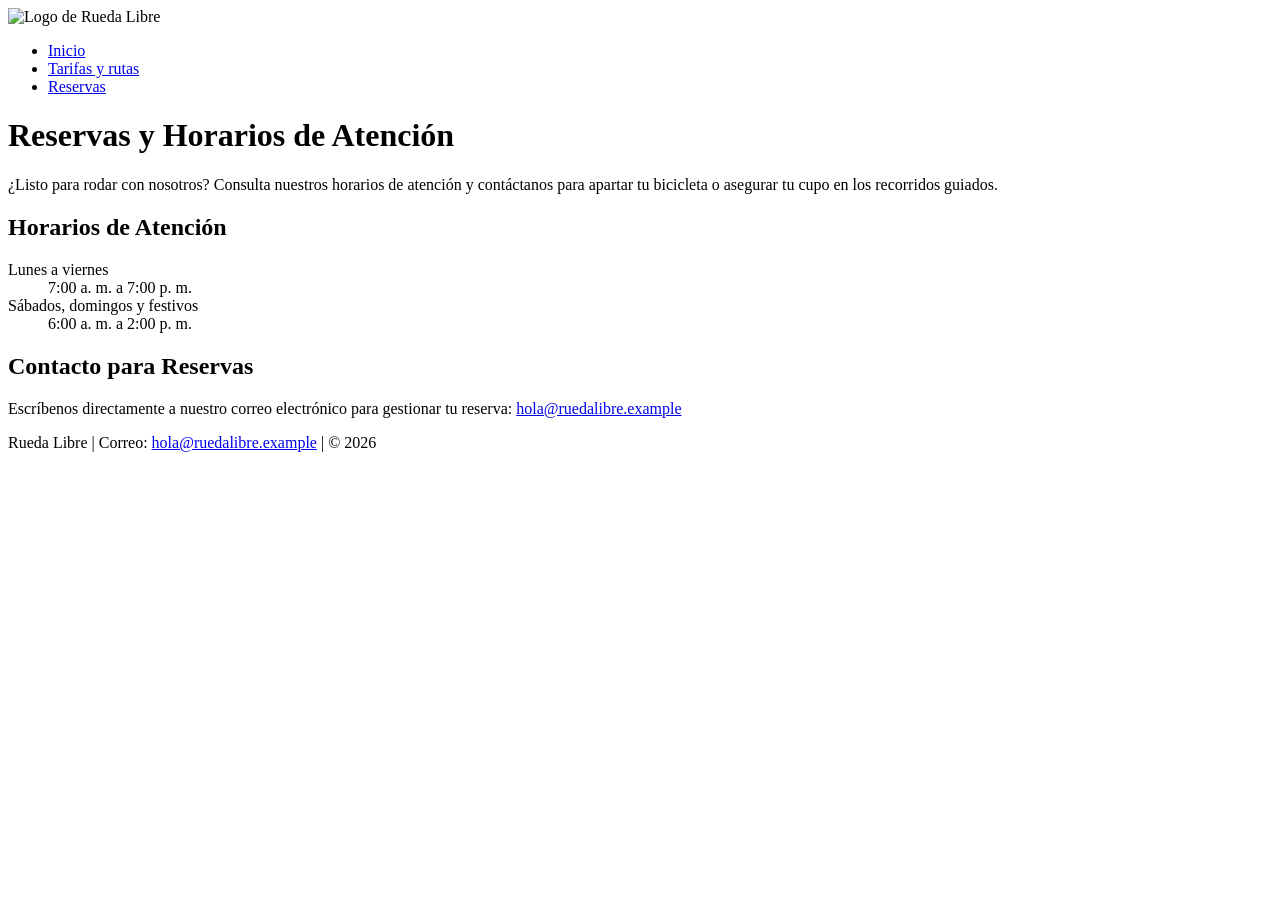
==== paginas/reservas.html @ f7a20493 "reserva de bicicletas y menu de navegacion" ====
<!DOCTYPE html>
<html lang="es">

<head>
    <meta charset="UTF-8">
    <meta name="viewport" content="width=device-width, initial-scale=1.0">
    <meta name="description"
        content="Reserva tu bicicleta o recorrido guiado en Rueda Libre. Consulta nuestros horarios y canales de contacto.">
    <title>Rueda Libre | Reservas y Horarios</title>
</head>

<body>

    <header>
        <img src="../img/logo.png" alt="Logo de Rueda Libre" width="150">

        <!-- Navbar con rutas ajustadas desde la subcarpeta paginas/ -->
        <nav>
            <ul>
                <li><a href="../index.html">Inicio</a></li>
                <li><a href="tarifas.html">Tarifas y rutas</a></li>
                <li><a href="#">Reservas</a></li>
            </ul>
        </nav>
    </header>

    <main>
        <h1>Reservas y Horarios de Atención</h1>
        <p>¿Listo para rodar con nosotros? Consulta nuestros horarios de atención y contáctanos para apartar tu
            bicicleta o asegurar tu cupo en los recorridos guiados.</p>

        <section>
            <h2>Horarios de Atención</h2>
            <!-- Lista de definiciones (día -> horario) -->
            <dl>
                <dt>Lunes a viernes</dt>
                <dd>7:00 a. m. a 7:00 p. m.</dd>

                <dt>Sábados, domingos y festivos</dt>
                <dd>6:00 a. m. a 2:00 p. m.</dd>
            </dl>
        </section>

        <section>
            <h2>Contacto para Reservas</h2>
            <p>Escríbenos directamente a nuestro correo electrónico para gestionar tu reserva:
                <a href="mailto:hola@ruedalibre.example">hola@ruedalibre.example</a>
            </p>
        </section>
    </main>

    <footer>
        <p>Rueda Libre | Correo: <a href="mailto:hola@ruedalibre.example">hola@ruedalibre.example</a> | &copy; 2026</p>
    </footer>

</body>

</html>
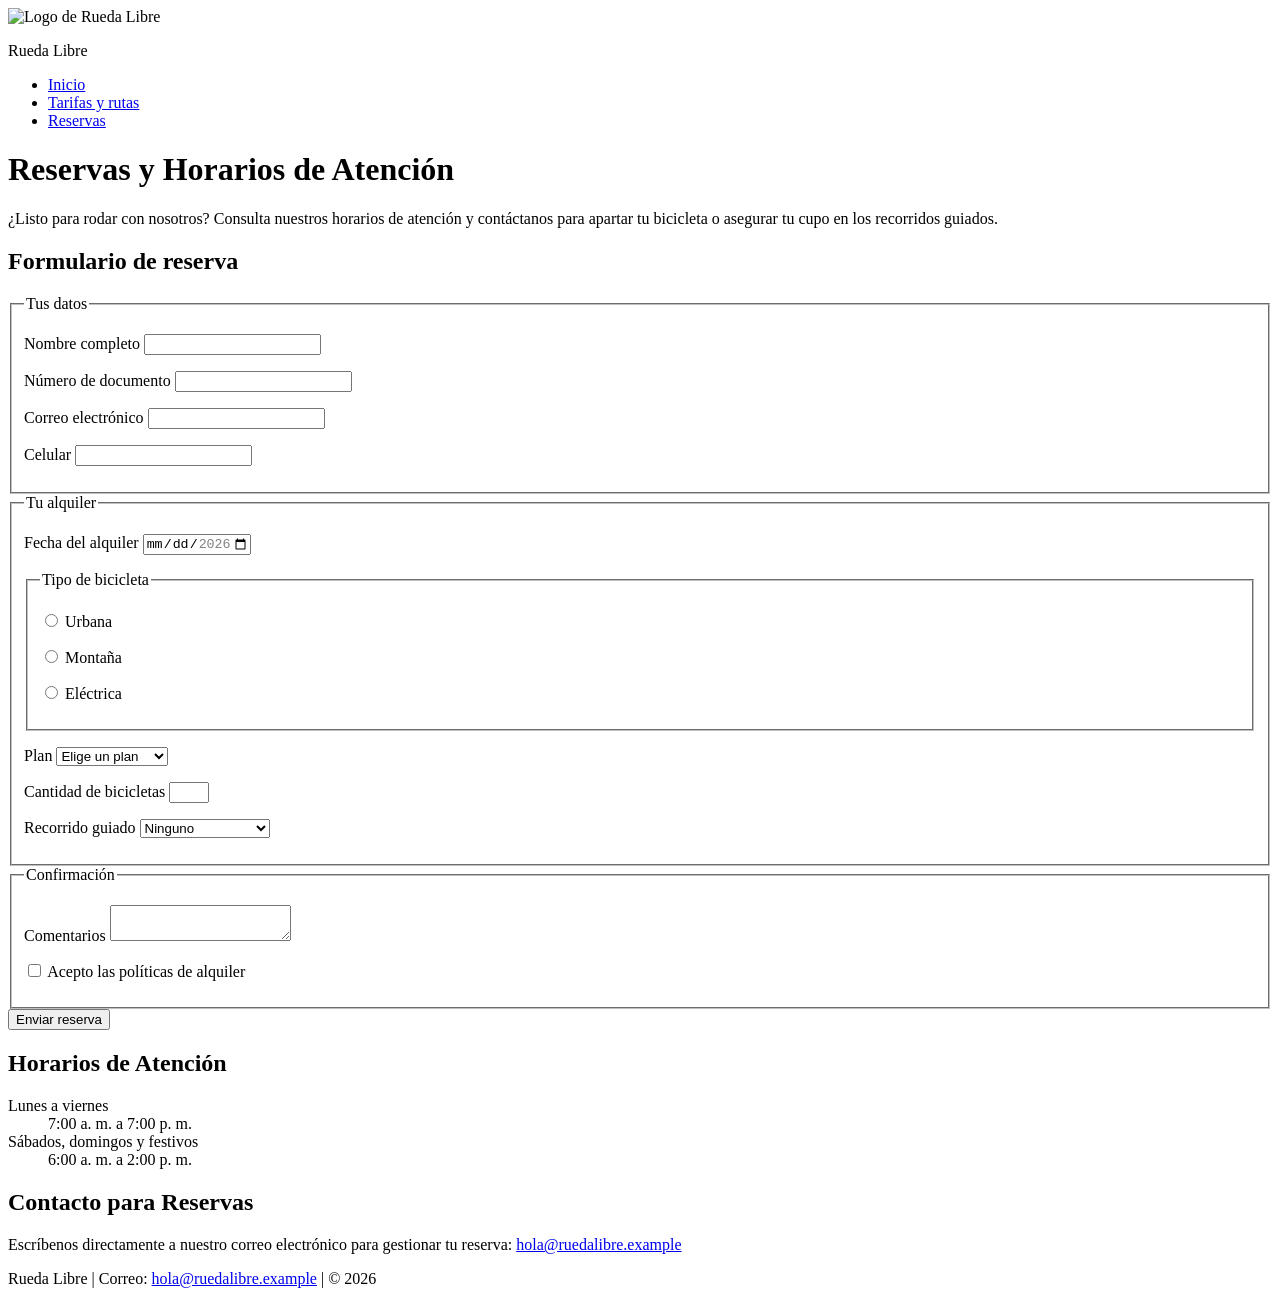
==== commit b00f0fc0: "actividad 5-8" ====
--- a/paginas/reservas.html
+++ b/paginas/reservas.html
@@ -13,6 +13,7 @@
 
     <header>
         <img src="../img/logo.png" alt="Logo de Rueda Libre" width="150">
+        <p>Rueda Libre</p>
 
         <!-- Navbar con rutas ajustadas desde la subcarpeta paginas/ -->
         <nav>
@@ -30,6 +31,90 @@
             bicicleta o asegurar tu cupo en los recorridos guiados.</p>
 
         <section>
+            <h2>Formulario de reserva</h2>
+            <form action="#" method="post">
+                <fieldset>
+                    <legend>Tus datos</legend>
+                    <p>
+                        <label for="nombre">Nombre completo</label>
+                        <input type="text" id="nombre" name="nombre" required minlength="3">
+                    </p>
+                    <p>
+                        <label for="documento">Número de documento</label>
+                        <input type="text" id="documento" name="documento" required pattern="[0-9]{6,10}" title="Solo números, entre 6 y 10 dígitos. Ejemplo: 1023456789">
+                    </p>
+                    <p>
+                        <label for="correo">Correo electrónico</label>
+                        <input type="email" id="correo" name="correo" required>
+                    </p>
+                    <p>
+                        <label for="celular">Celular</label>
+                        <input type="tel" id="celular" name="celular" required pattern="3[0-9]{9}" title="10 dígitos que empiecen por 3. Ejemplo: 3001234567">
+                    </p>
+                </fieldset>
+
+                <fieldset>
+                    <legend>Tu alquiler</legend>
+                    <p>
+                        <label for="fecha">Fecha del alquiler</label>
+                        <input type="date" id="fecha" name="fecha" required min="2026-11-01" max="2026-12-31">
+                    </p>
+                    <fieldset>
+                        <legend>Tipo de bicicleta</legend>
+                        <p>
+                            <input type="radio" id="tipo-urbana" name="tipo_bici" value="urbana" required>
+                            <label for="tipo-urbana">Urbana</label>
+                        </p>
+                        <p>
+                            <input type="radio" id="tipo-montana" name="tipo_bici" value="montana">
+                            <label for="tipo-montana">Montaña</label>
+                        </p>
+                        <p>
+                            <input type="radio" id="tipo-electrica" name="tipo_bici" value="electrica">
+                            <label for="tipo-electrica">Eléctrica</label>
+                        </p>
+                    </fieldset>
+                    <p>
+                        <label for="plan">Plan</label>
+                        <select id="plan" name="plan" required>
+                            <option value="">Elige un plan</option>
+                            <option value="1-hora">1 hora</option>
+                            <option value="medio-dia">Medio día (4 h)</option>
+                            <option value="dia-completo">Día completo</option>
+                        </select>
+                    </p>
+                    <p>
+                        <label for="cantidad">Cantidad de bicicletas</label>
+                        <input type="number" id="cantidad" name="cantidad" required min="1" max="6">
+                    </p>
+                    <p>
+                        <label for="recorrido">Recorrido guiado</label>
+                        <select id="recorrido" name="recorrido">
+                            <option value="ninguno">Ninguno</option>
+                            <option value="rio-parques">Río y Parques</option>
+                            <option value="sabores-barrio">Sabores de Barrio</option>
+                            <option value="reto-las-palmas">Reto Las Palmas</option>
+                        </select>
+                    </p>
+                </fieldset>
+
+                <fieldset>
+                    <legend>Confirmación</legend>
+                    <p>
+                        <label for="comentarios">Comentarios</label>
+                        <textarea id="comentarios" name="comentarios" maxlength="300"></textarea>
+                    </p>
+                    <p>
+                        <input type="checkbox" id="politicas" name="acepta_politicas" required>
+                        <label for="politicas">Acepto las políticas de alquiler</label>
+                    </p>
+                </fieldset>
+
+                <button type="submit">Enviar reserva</button>
+            </form>
+        </section>
+
+        <aside>
             <h2>Horarios de Atención</h2>
             <!-- Lista de definiciones (día -> horario) -->
             <dl>
@@ -39,7 +124,7 @@
                 <dt>Sábados, domingos y festivos</dt>
                 <dd>6:00 a. m. a 2:00 p. m.</dd>
             </dl>
-        </section>
+        </aside>
 
         <section>
             <h2>Contacto para Reservas</h2>
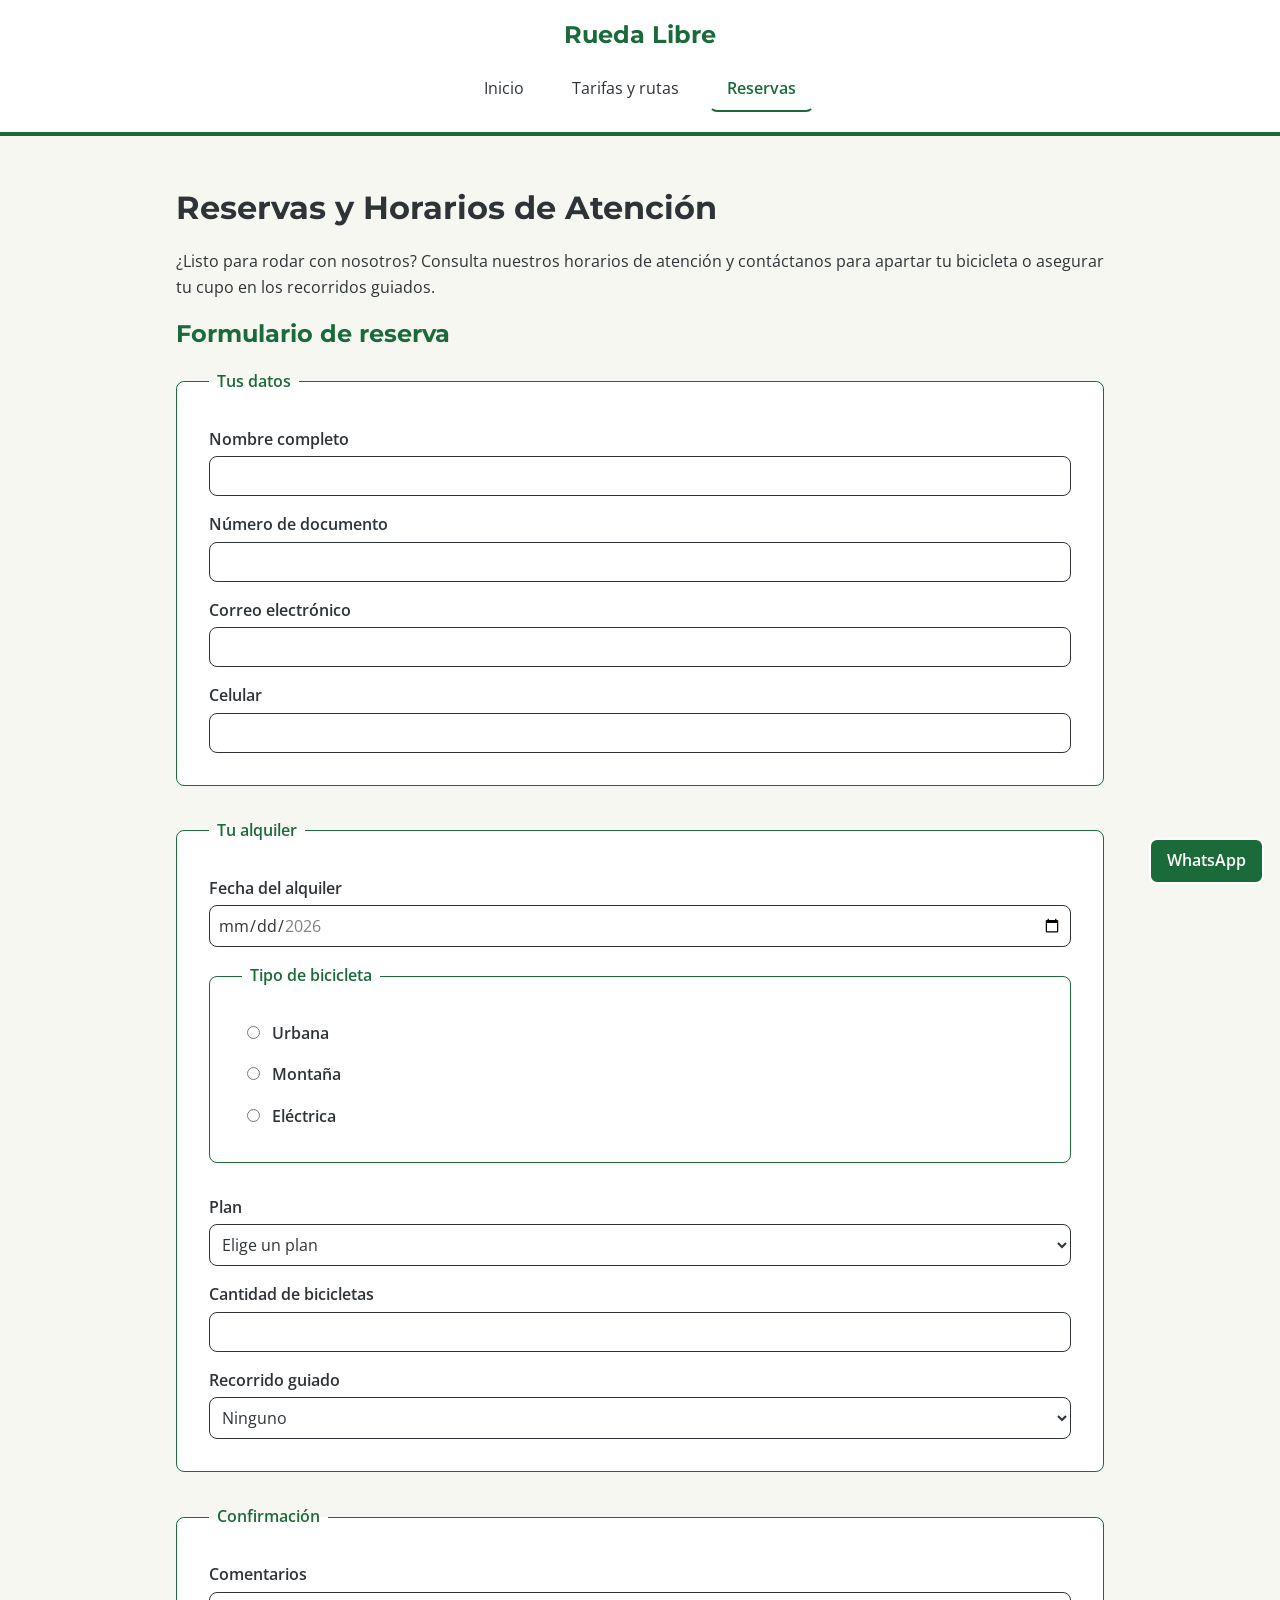
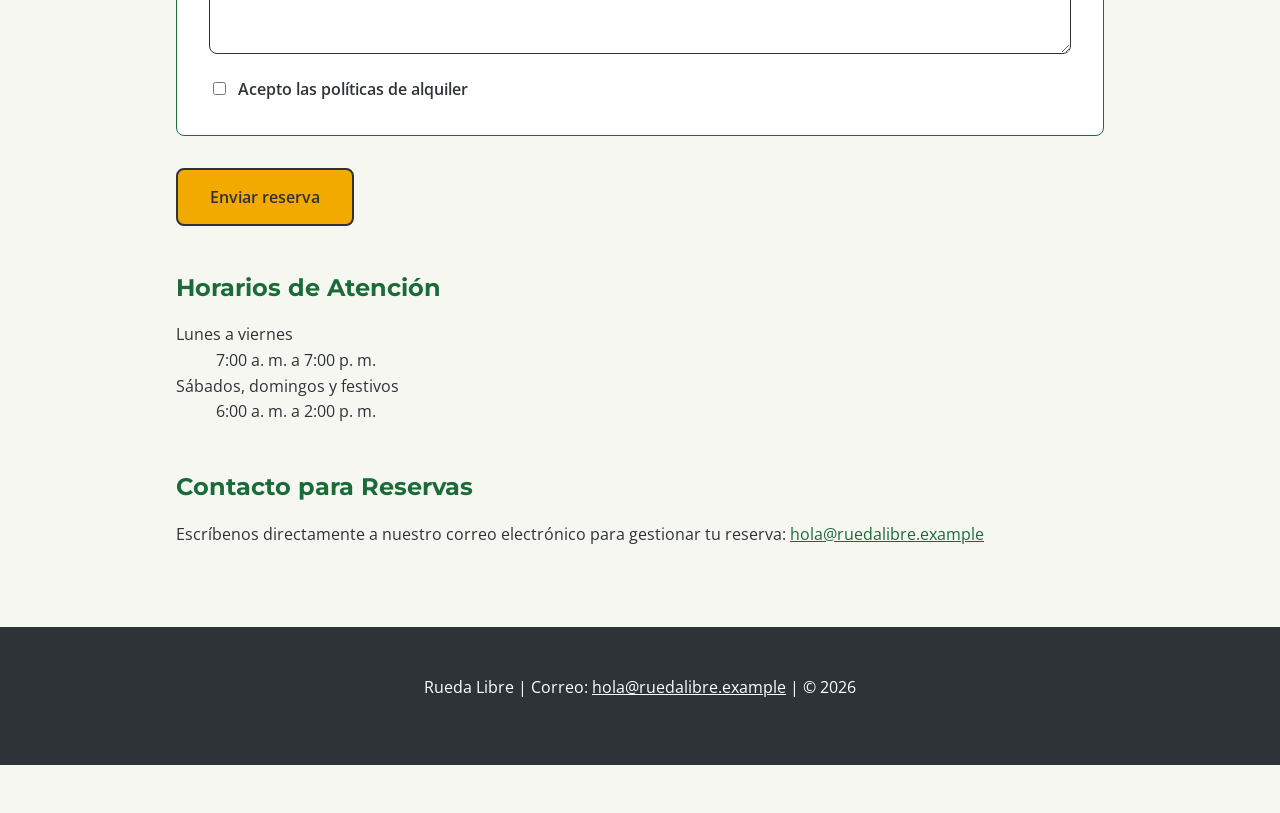
==== commit 82b0920a: "mini reto 9-12" ====
--- a/paginas/reservas.html
+++ b/paginas/reservas.html
@@ -7,20 +7,23 @@
     <meta name="description"
         content="Reserva tu bicicleta o recorrido guiado en Rueda Libre. Consulta nuestros horarios y canales de contacto.">
     <title>Rueda Libre | Reservas y Horarios</title>
+    <link rel="preconnect" href="https://fonts.googleapis.com">
+    <link rel="preconnect" href="https://fonts.gstatic.com" crossorigin>
+    <link href="https://fonts.googleapis.com/css2?family=Montserrat:wght@700&family=Open+Sans:wght@400;600&display=swap" rel="stylesheet">
+    <link rel="stylesheet" href="../css/styles.css">
 </head>
 
 <body>
 
     <header>
-        <img src="../img/logo.png" alt="Logo de Rueda Libre" width="150">
-        <p>Rueda Libre</p>
+        <p class="marca">Rueda Libre</p>
 
         <!-- Navbar con rutas ajustadas desde la subcarpeta paginas/ -->
         <nav>
-            <ul>
+            <ul id="menu">
                 <li><a href="../index.html">Inicio</a></li>
                 <li><a href="tarifas.html">Tarifas y rutas</a></li>
-                <li><a href="#">Reservas</a></li>
+                <li><a href="#" class="activo">Reservas</a></li>
             </ul>
         </nav>
     </header>
@@ -138,6 +141,8 @@
         <p>Rueda Libre | Correo: <a href="mailto:hola@ruedalibre.example">hola@ruedalibre.example</a> | &copy; 2026</p>
     </footer>
 
+    <a class="whatsapp" href="https://wa.me/573000000000" target="_blank" rel="noopener">WhatsApp</a>
+
 </body>
 
 </html>
--- a/css/styles.css
+++ b/css/styles.css
@@ -0,0 +1,384 @@
+/* ==========================================================
+   Rueda Libre - Hoja de estilos principal (v1.0)
+   Secciones:
+   1. Variables
+   2. Base (modelo de caja, cuerpo, tipografía, enlaces)
+   3. Estructura (encabezado, contenido principal, pie)
+   4. Navegación
+   5. Componentes (botones, portada, tarjetas, tablas, WhatsApp)
+   6. Formulario
+   ========================================================== */
+
+
+/* ---------- 1. Variables ---------- */
+:root {
+  /* Colores de marca */
+  --verde-ruta: #1B6B3A;
+  --gris-asfalto: #2E3338;
+  --amarillo-sol: #F2A900;
+  --blanco-nube: #F7F7F2;
+  --blanco: #FFFFFF;
+
+  /* Tipografías (con fuentes de respaldo) */
+  --fuente-titulos: "Montserrat", Arial, Helvetica, sans-serif;
+  --fuente-texto: "Open Sans", Helvetica, Arial, sans-serif;
+
+  /* Escala de espaciado */
+  --espacio-xs: 0.25rem;
+  --espacio-s: 0.5rem;
+  --espacio-m: 1rem;
+  --espacio-l: 2rem;
+  --espacio-xl: 3rem;
+
+  /* Medidas generales */
+  --ancho-contenido: 60rem;
+  --radio: 0.5rem;
+}
+
+
+/* ---------- 2. Base ---------- */
+
+/* El ancho de todos los elementos incluye relleno y borde */
+*,
+*::before,
+*::after {
+  box-sizing: border-box;
+}
+
+/* Fuente, color de texto y fondo se heredan desde el cuerpo */
+body {
+  margin: 0;
+  font-family: var(--fuente-texto);
+  font-weight: 400;
+  line-height: 1.6;
+  color: var(--gris-asfalto);
+  background-color: var(--blanco-nube);
+}
+
+/* Todos los encabezados con la fuente de títulos */
+h1,
+h2,
+h3,
+h4,
+h5,
+h6 {
+  font-family: var(--fuente-titulos);
+  font-weight: 700;
+  line-height: 1.2;
+}
+
+h2 {
+  color: var(--verde-ruta);
+}
+
+strong,
+legend,
+label,
+th {
+  font-weight: 600;
+}
+
+img {
+  max-width: 100%;
+}
+
+a {
+  color: var(--verde-ruta);
+}
+
+a:hover {
+  color: var(--gris-asfalto);
+}
+
+a:focus {
+  outline: 3px solid var(--gris-asfalto);
+  outline-offset: 3px;
+}
+
+
+/* ---------- 3. Estructura ---------- */
+header {
+  padding: var(--espacio-m);
+  background-color: var(--blanco);
+  border-bottom: 4px solid var(--verde-ruta);
+  text-align: center;
+}
+
+.marca {
+  margin: 0 0 var(--espacio-s);
+  font-family: var(--fuente-titulos);
+  font-weight: 700;
+  font-size: 1.5rem;
+  color: var(--verde-ruta);
+}
+
+/* Contenido principal con ancho máximo y centrado */
+main {
+  max-width: var(--ancho-contenido);
+  margin: 0 auto;
+  padding: var(--espacio-l) var(--espacio-m);
+}
+
+section,
+aside {
+  margin-bottom: var(--espacio-xl);
+}
+
+/* Espacio extra al final para que el enlace de WhatsApp no tape el pie */
+footer {
+  padding: var(--espacio-l) var(--espacio-m) var(--espacio-xl);
+  margin-bottom: var(--espacio-xl);
+  background-color: var(--gris-asfalto);
+  color: var(--blanco);
+  text-align: center;
+}
+
+footer a {
+  color: var(--blanco);
+}
+
+footer a:hover {
+  color: var(--amarillo-sol);
+}
+
+footer a:focus {
+  outline-color: var(--amarillo-sol);
+}
+
+
+/* ---------- 4. Navegación ---------- */
+
+/* Opciones del menú en una fila */
+#menu {
+  margin: 0;
+  padding: 0;
+  list-style: none;
+}
+
+#menu li {
+  display: inline-block;
+  margin: var(--espacio-xs);
+}
+
+#menu a {
+  display: inline-block;
+  padding: var(--espacio-s) var(--espacio-m);
+  border: 2px solid transparent;
+  border-radius: var(--radio);
+  color: var(--gris-asfalto);
+  text-decoration: none;
+}
+
+/* #menu a.activo (1,1,1) supera a #menu a (1,0,1) */
+#menu a.activo {
+  color: var(--verde-ruta);
+  font-weight: 600;
+  border-bottom-color: var(--verde-ruta);
+}
+
+#menu a:hover {
+  color: var(--blanco);
+  background-color: var(--verde-ruta);
+}
+
+#menu a:focus {
+  color: var(--gris-asfalto);
+  background-color: var(--amarillo-sol);
+  outline: 3px solid var(--gris-asfalto);
+  outline-offset: 2px;
+}
+
+
+/* ---------- 5. Componentes ---------- */
+
+/* Botones: enlaces de llamada a la acción y botón del formulario */
+.boton,
+button {
+  display: inline-block;
+  padding: var(--espacio-m) var(--espacio-l);
+  border: 2px solid var(--gris-asfalto);
+  border-radius: var(--radio);
+  font-family: var(--fuente-texto);
+  font-size: 1rem;
+  font-weight: 600;
+  color: var(--gris-asfalto);
+  background-color: var(--amarillo-sol);
+  text-decoration: none;
+  cursor: pointer;
+}
+
+.boton:hover,
+button:hover {
+  color: var(--blanco);
+  background-color: var(--gris-asfalto);
+}
+
+.boton:focus,
+button:focus {
+  outline: 3px solid var(--gris-asfalto);
+  outline-offset: 3px;
+}
+
+/* Portada de inicio */
+.portada {
+  min-height: 60vh;
+  padding: var(--espacio-xl) var(--espacio-l);
+  border-radius: var(--radio);
+  color: var(--blanco);
+  background-color: var(--verde-ruta);
+  text-align: center;
+}
+
+.portada h1 {
+  margin-top: var(--espacio-l);
+  font-size: 2.5rem;
+}
+
+.portada p {
+  margin-bottom: var(--espacio-l);
+  font-size: 1.25rem;
+}
+
+/* Sobre el fondo verde el foco se marca en blanco */
+.portada .boton:focus {
+  outline-color: var(--blanco);
+}
+
+/* Tarjetas de servicios */
+.tarjeta {
+  position: relative;
+  width: 100%;
+  margin-bottom: var(--espacio-l);
+  padding: var(--espacio-m);
+  border: 1px solid var(--verde-ruta);
+  border-radius: var(--radio);
+  background-color: var(--blanco);
+}
+
+.tarjeta img {
+  display: block;
+  width: 100%;
+  height: 14rem;
+  object-fit: cover;
+  border-radius: var(--radio);
+}
+
+/* Etiqueta "Nuevo" anclada a la esquina superior de su tarjeta */
+.etiqueta-nuevo {
+  position: absolute;
+  top: var(--espacio-l);
+  right: var(--espacio-l);
+  padding: var(--espacio-xs) var(--espacio-m);
+  border-radius: var(--radio);
+  font-weight: 600;
+  color: var(--gris-asfalto);
+  background-color: var(--amarillo-sol);
+}
+
+/* Tablas */
+table {
+  width: 100%;
+  border-collapse: collapse;
+  background-color: var(--blanco);
+}
+
+caption {
+  padding: var(--espacio-s);
+  font-weight: 600;
+}
+
+th,
+td {
+  padding: var(--espacio-s) var(--espacio-m);
+  border: 1px solid var(--gris-asfalto);
+  text-align: left;
+}
+
+thead th {
+  color: var(--blanco);
+  background-color: var(--verde-ruta);
+}
+
+tbody th {
+  background-color: var(--blanco-nube);
+}
+
+/* Enlace de WhatsApp fijo en la esquina inferior derecha */
+.whatsapp {
+  position: fixed;
+  right: var(--espacio-m);
+  bottom: var(--espacio-m);
+  padding: var(--espacio-s) var(--espacio-m);
+  border: 2px solid var(--blanco);
+  border-radius: var(--radio);
+  font-weight: 600;
+  color: var(--blanco);
+  background-color: var(--verde-ruta);
+  text-decoration: none;
+}
+
+.whatsapp:hover {
+  color: var(--blanco);
+  background-color: var(--gris-asfalto);
+}
+
+.whatsapp:focus {
+  outline: 3px solid var(--gris-asfalto);
+  outline-offset: 3px;
+}
+
+
+/* ---------- 6. Formulario ---------- */
+fieldset {
+  margin: 0 0 var(--espacio-l);
+  padding: var(--espacio-m) var(--espacio-l);
+  border: 1px solid var(--verde-ruta);
+  border-radius: var(--radio);
+  background-color: var(--blanco);
+}
+
+legend {
+  padding: 0 var(--espacio-s);
+  color: var(--verde-ruta);
+}
+
+/* Cada etiqueta sobre su campo */
+label {
+  display: block;
+  margin-bottom: var(--espacio-xs);
+}
+
+/* Campos a todo el ancho disponible */
+input,
+select,
+textarea {
+  width: 100%;
+  padding: var(--espacio-s);
+  border: 1px solid var(--gris-asfalto);
+  border-radius: var(--radio);
+  font-family: var(--fuente-texto);
+  font-size: 1rem;
+  color: var(--gris-asfalto);
+  background-color: var(--blanco);
+}
+
+/* Radios y casillas junto a su etiqueta */
+input[type="radio"],
+input[type="checkbox"] {
+  width: auto;
+  margin-right: var(--espacio-s);
+}
+
+input[type="radio"] + label,
+input[type="checkbox"] + label {
+  display: inline;
+}
+
+/* Indicador de foco visible: reemplaza el contorno del navegador */
+input:focus,
+select:focus,
+textarea:focus {
+  outline: 3px solid var(--verde-ruta);
+  outline-offset: 2px;
+  border-color: var(--verde-ruta);
+}
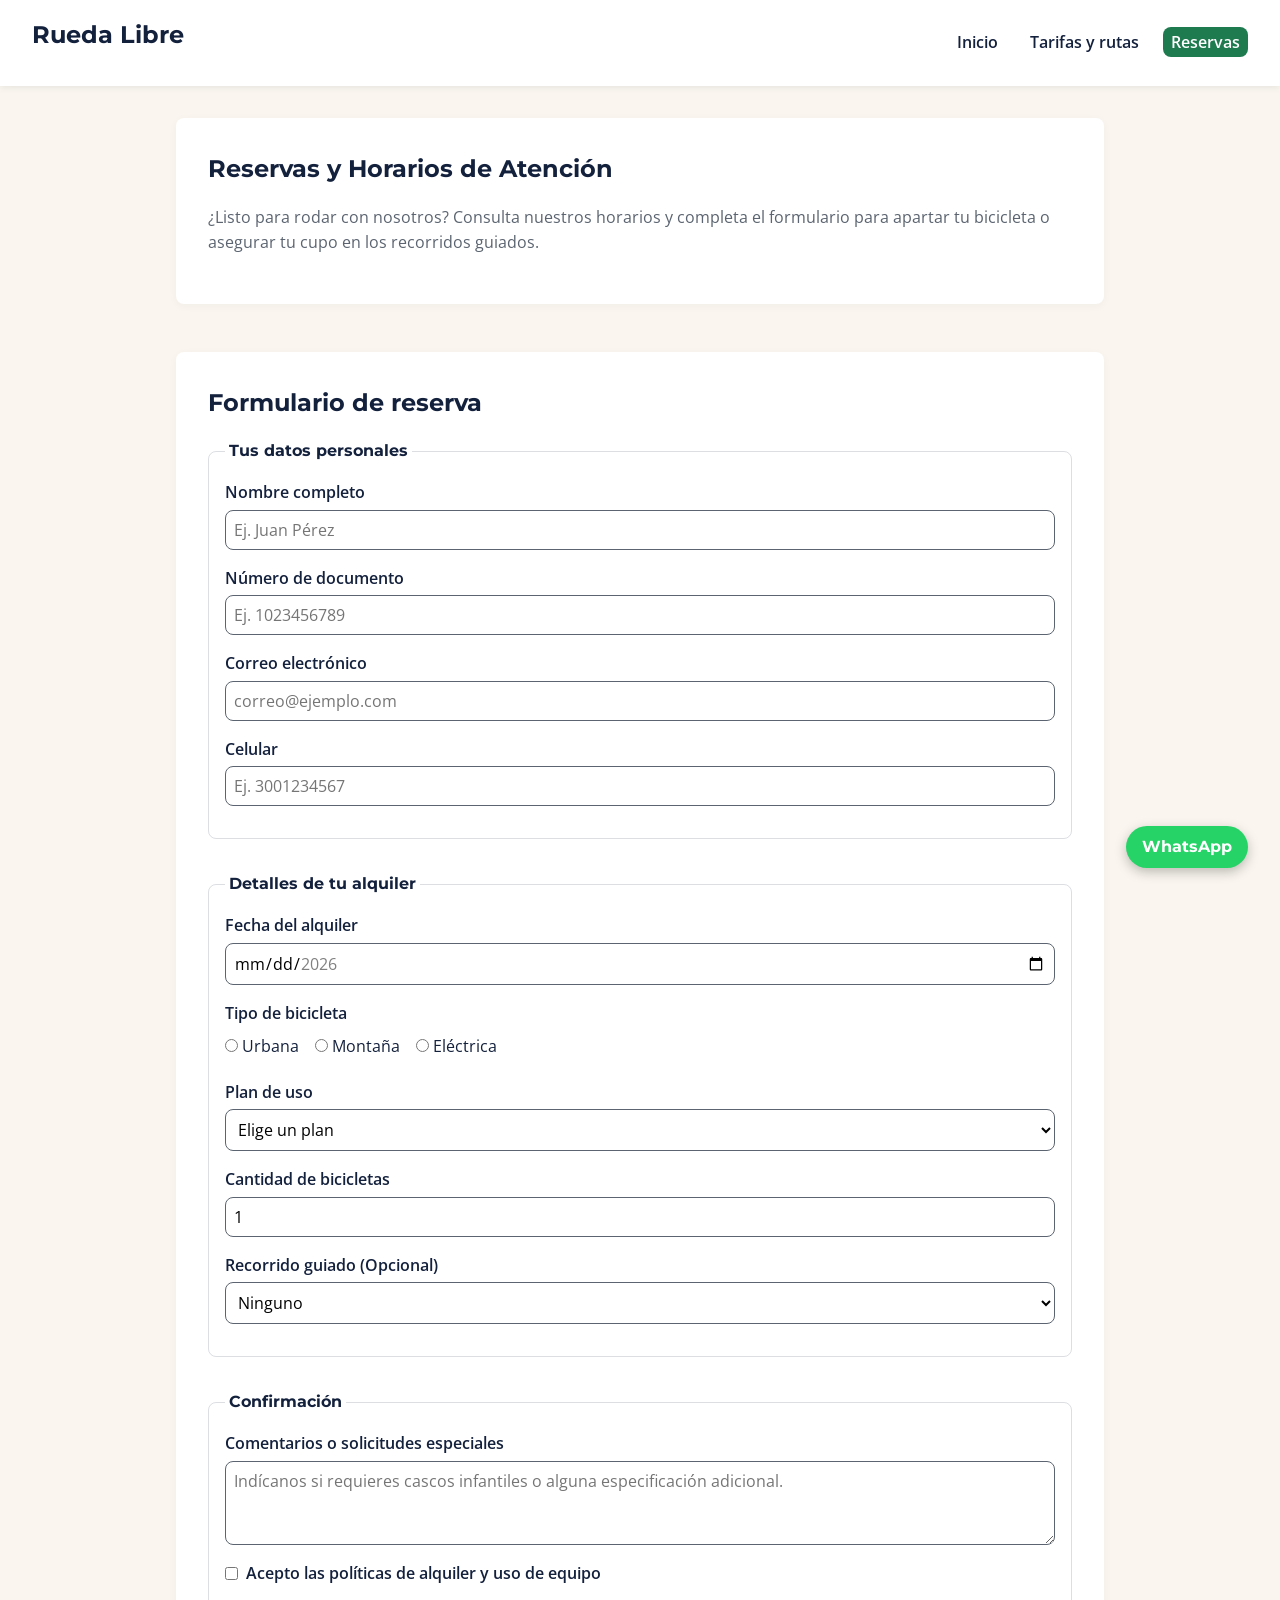
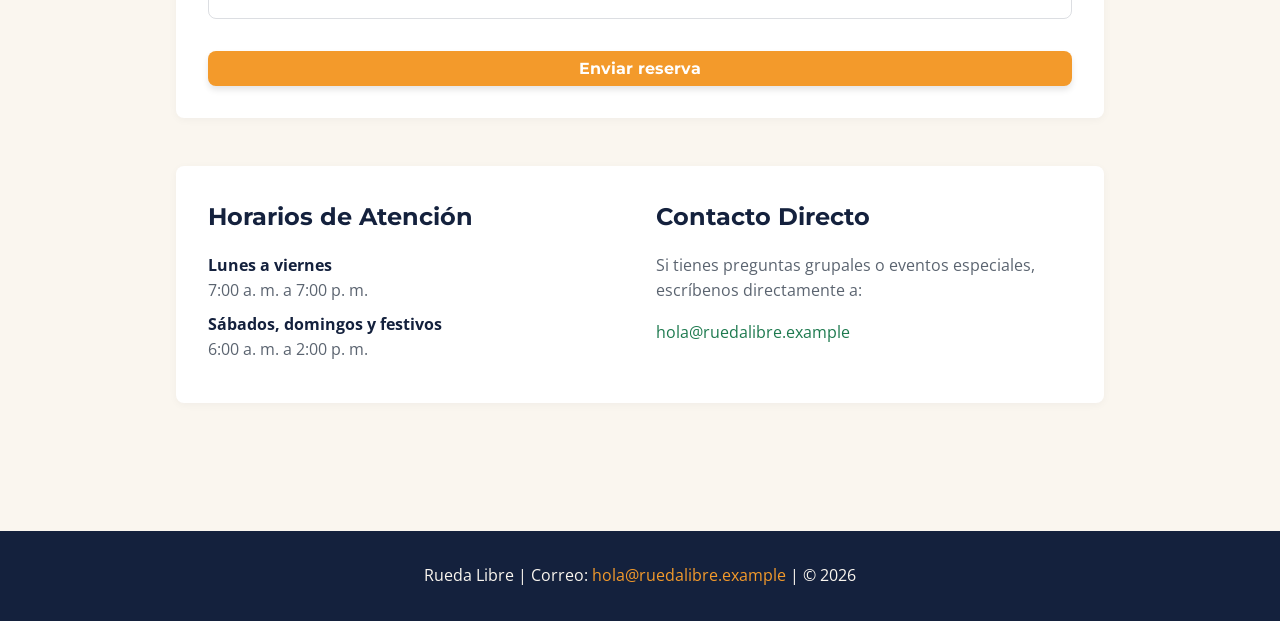
==== commit 7f7952cb: "correccion de la pagina" ====
--- a/paginas/reservas.html
+++ b/paginas/reservas.html
@@ -2,146 +2,162 @@
 <html lang="es">
 
 <head>
-    <meta charset="UTF-8">
-    <meta name="viewport" content="width=device-width, initial-scale=1.0">
-    <meta name="description"
-        content="Reserva tu bicicleta o recorrido guiado en Rueda Libre. Consulta nuestros horarios y canales de contacto.">
-    <title>Rueda Libre | Reservas y Horarios</title>
-    <link rel="preconnect" href="https://fonts.googleapis.com">
-    <link rel="preconnect" href="https://fonts.gstatic.com" crossorigin>
-    <link href="https://fonts.googleapis.com/css2?family=Montserrat:wght@700&family=Open+Sans:wght@400;600&display=swap" rel="stylesheet">
-    <link rel="stylesheet" href="../css/styles.css">
+  <meta charset="UTF-8">
+  <meta name="viewport" content="width=device-width, initial-scale=1.0">
+  <meta name="description" content="Reserva tu bicicleta o recorrido guiado en Rueda Libre. Consulta nuestros horarios y canales de contacto.">
+  <title>Reservas y Horarios | Rueda Libre - Alquiler de bicicletas en Medellín</title>
+  
+  <!-- Fuentes Google -->
+  <link rel="preconnect" href="https://fonts.googleapis.com">
+  <link rel="preconnect" href="https://fonts.gstatic.com" crossorigin>
+  <link href="https://fonts.googleapis.com/css2?family=Montserrat:wght@700&family=Open+Sans:wght@400;600&display=swap" rel="stylesheet">
+  
+  <!-- Estilos CSS -->
+  <link rel="stylesheet" href="../css/styles.css">
 </head>
 
 <body>
 
-    <header>
-        <p class="marca">Rueda Libre</p>
+  <!-- Encabezado / Navegación principal -->
+  <header>
+    <p class="marca">Rueda Libre</p>
+    <nav>
+      <ul id="menu">
+        <li><a href="../index.html">Inicio</a></li>
+        <li><a href="tarifas.html">Tarifas y rutas</a></li>
+        <li><a href="reservas.html" class="activo">Reservas</a></li>
+      </ul>
+    </nav>
+  </header>
 
-        <!-- Navbar con rutas ajustadas desde la subcarpeta paginas/ -->
-        <nav>
-            <ul id="menu">
-                <li><a href="../index.html">Inicio</a></li>
-                <li><a href="tarifas.html">Tarifas y rutas</a></li>
-                <li><a href="#" class="activo">Reservas</a></li>
-            </ul>
-        </nav>
-    </header>
+  <!-- Contenido principal -->
+  <main>
 
-    <main>
-        <h1>Reservas y Horarios de Atención</h1>
-        <p>¿Listo para rodar con nosotros? Consulta nuestros horarios de atención y contáctanos para apartar tu
-            bicicleta o asegurar tu cupo en los recorridos guiados.</p>
+    <!-- Título y Presentación -->
+    <section class="portada-secundaria">
+      <h1>Reservas y Horarios de Atención</h1>
+      <p>¿Listo para rodar con nosotros? Consulta nuestros horarios y completa el formulario para apartar tu bicicleta o asegurar tu cupo en los recorridos guiados.</p>
+    </section>
 
-        <section>
-            <h2>Formulario de reserva</h2>
-            <form action="#" method="post">
-                <fieldset>
-                    <legend>Tus datos</legend>
-                    <p>
-                        <label for="nombre">Nombre completo</label>
-                        <input type="text" id="nombre" name="nombre" required minlength="3">
-                    </p>
-                    <p>
-                        <label for="documento">Número de documento</label>
-                        <input type="text" id="documento" name="documento" required pattern="[0-9]{6,10}" title="Solo números, entre 6 y 10 dígitos. Ejemplo: 1023456789">
-                    </p>
-                    <p>
-                        <label for="correo">Correo electrónico</label>
-                        <input type="email" id="correo" name="correo" required>
-                    </p>
-                    <p>
-                        <label for="celular">Celular</label>
-                        <input type="tel" id="celular" name="celular" required pattern="3[0-9]{9}" title="10 dígitos que empiecen por 3. Ejemplo: 3001234567">
-                    </p>
-                </fieldset>
+    <!-- Formulario de Reserva -->
+    <section>
+      <h2>Formulario de reserva</h2>
+      
+      <form action="#" method="post" class="formulario-reserva">
+        
+        <fieldset>
+          <legend>Tus datos personales</legend>
+          <div class="grupo-campo">
+            <label for="nombre">Nombre completo</label>
+            <input type="text" id="nombre" name="nombre" required minlength="3" placeholder="Ej. Juan Pérez">
+          </div>
+          
+          <div class="grupo-campo">
+            <label for="documento">Número de documento</label>
+            <input type="text" id="documento" name="documento" required pattern="[0-9]{6,10}" title="Solo números, entre 6 y 10 dígitos." placeholder="Ej. 1023456789">
+          </div>
+          
+          <div class="grupo-campo">
+            <label for="correo">Correo electrónico</label>
+            <input type="email" id="correo" name="correo" required placeholder="correo@ejemplo.com">
+          </div>
+          
+          <div class="grupo-campo">
+            <label for="celular">Celular</label>
+            <input type="tel" id="celular" name="celular" required pattern="3[0-9]{9}" title="10 dígitos que empiecen por 3." placeholder="Ej. 3001234567">
+          </div>
+        </fieldset>
 
-                <fieldset>
-                    <legend>Tu alquiler</legend>
-                    <p>
-                        <label for="fecha">Fecha del alquiler</label>
-                        <input type="date" id="fecha" name="fecha" required min="2026-11-01" max="2026-12-31">
-                    </p>
-                    <fieldset>
-                        <legend>Tipo de bicicleta</legend>
-                        <p>
-                            <input type="radio" id="tipo-urbana" name="tipo_bici" value="urbana" required>
-                            <label for="tipo-urbana">Urbana</label>
-                        </p>
-                        <p>
-                            <input type="radio" id="tipo-montana" name="tipo_bici" value="montana">
-                            <label for="tipo-montana">Montaña</label>
-                        </p>
-                        <p>
-                            <input type="radio" id="tipo-electrica" name="tipo_bici" value="electrica">
-                            <label for="tipo-electrica">Eléctrica</label>
-                        </p>
-                    </fieldset>
-                    <p>
-                        <label for="plan">Plan</label>
-                        <select id="plan" name="plan" required>
-                            <option value="">Elige un plan</option>
-                            <option value="1-hora">1 hora</option>
-                            <option value="medio-dia">Medio día (4 h)</option>
-                            <option value="dia-completo">Día completo</option>
-                        </select>
-                    </p>
-                    <p>
-                        <label for="cantidad">Cantidad de bicicletas</label>
-                        <input type="number" id="cantidad" name="cantidad" required min="1" max="6">
-                    </p>
-                    <p>
-                        <label for="recorrido">Recorrido guiado</label>
-                        <select id="recorrido" name="recorrido">
-                            <option value="ninguno">Ninguno</option>
-                            <option value="rio-parques">Río y Parques</option>
-                            <option value="sabores-barrio">Sabores de Barrio</option>
-                            <option value="reto-las-palmas">Reto Las Palmas</option>
-                        </select>
-                    </p>
-                </fieldset>
+        <fieldset>
+          <legend>Detalles de tu alquiler</legend>
+          
+          <div class="grupo-campo">
+            <label for="fecha">Fecha del alquiler</label>
+            <input type="date" id="fecha" name="fecha" required min="2026-11-01" max="2026-12-31">
+          </div>
 
-                <fieldset>
-                    <legend>Confirmación</legend>
-                    <p>
-                        <label for="comentarios">Comentarios</label>
-                        <textarea id="comentarios" name="comentarios" maxlength="300"></textarea>
-                    </p>
-                    <p>
-                        <input type="checkbox" id="politicas" name="acepta_politicas" required>
-                        <label for="politicas">Acepto las políticas de alquiler</label>
-                    </p>
-                </fieldset>
+          <div class="grupo-campo">
+            <label>Tipo de bicicleta</label>
+            <div class="opciones-radio">
+              <label><input type="radio" id="tipo-urbana" name="tipo_bici" value="urbana" required> Urbana</label>
+              <label><input type="radio" id="tipo-montana" name="tipo_bici" value="montana"> Montaña</label>
+              <label><input type="radio" id="tipo-electrica" name="tipo_bici" value="electrica"> Eléctrica</label>
+            </div>
+          </div>
 
-                <button type="submit">Enviar reserva</button>
-            </form>
-        </section>
+          <div class="grupo-campo">
+            <label for="plan">Plan de uso</label>
+            <select id="plan" name="plan" required>
+              <option value="">Elige un plan</option>
+              <option value="1-hora">1 hora</option>
+              <option value="medio-dia">Medio día (4 h)</option>
+              <option value="dia-completo">Día completo (8 h)</option>
+            </select>
+          </div>
 
-        <aside>
-            <h2>Horarios de Atención</h2>
-            <!-- Lista de definiciones (día -> horario) -->
-            <dl>
-                <dt>Lunes a viernes</dt>
-                <dd>7:00 a. m. a 7:00 p. m.</dd>
+          <div class="grupo-campo">
+            <label for="cantidad">Cantidad de bicicletas</label>
+            <input type="number" id="cantidad" name="cantidad" required min="1" max="6" value="1">
+          </div>
 
-                <dt>Sábados, domingos y festivos</dt>
-                <dd>6:00 a. m. a 2:00 p. m.</dd>
-            </dl>
-        </aside>
+          <div class="grupo-campo">
+            <label for="recorrido">Recorrido guiado (Opcional)</label>
+            <select id="recorrido" name="recorrido">
+              <option value="ninguno">Ninguno</option>
+              <option value="rio-parques">Río y Parques</option>
+              <option value="sabores-barrio">Sabores de Barrio</option>
+              <option value="reto-las-palmas">Reto Las Palmas</option>
+            </select>
+          </div>
+        </fieldset>
 
-        <section>
-            <h2>Contacto para Reservas</h2>
-            <p>Escríbenos directamente a nuestro correo electrónico para gestionar tu reserva:
-                <a href="mailto:hola@ruedalibre.example">hola@ruedalibre.example</a>
-            </p>
-        </section>
-    </main>
+        <fieldset>
+          <legend>Confirmación</legend>
+          
+          <div class="grupo-campo">
+            <label for="comentarios">Comentarios o solicitudes especiales</label>
+            <textarea id="comentarios" name="comentarios" maxlength="300" rows="3" placeholder="Indícanos si requieres cascos infantiles o alguna especificación adicional."></textarea>
+          </div>
 
-    <footer>
-        <p>Rueda Libre | Correo: <a href="mailto:hola@ruedalibre.example">hola@ruedalibre.example</a> | &copy; 2026</p>
-    </footer>
+          <div class="grupo-campo checkbox-campo">
+            <input type="checkbox" id="politicas" name="acepta_politicas" required>
+            <label for="politicas">Acepto las políticas de alquiler y uso de equipo</label>
+          </div>
+        </fieldset>
 
-    <a class="whatsapp" href="https://wa.me/573000000000" target="_blank" rel="noopener">WhatsApp</a>
+        <button type="submit" class="boton">Enviar reserva</button>
+      </form>
+    </section>
+
+    <!-- Horarios y Contacto -->
+    <section class="informacion-adicional">
+      <div>
+        <h2>Horarios de Atención</h2>
+        <dl class="lista-horarios">
+          <dt>Lunes a viernes</dt>
+          <dd>7:00 a. m. a 7:00 p. m.</dd>
+
+          <dt>Sábados, domingos y festivos</dt>
+          <dd>6:00 a. m. a 2:00 p. m.</dd>
+        </dl>
+      </div>
+
+      <div>
+        <h2>Contacto Directo</h2>
+        <p>Si tienes preguntas grupales o eventos especiales, escríbenos directamente a:</p>
+        <p><a href="mailto:hola@ruedalibre.example" class="enlace-destacado">hola@ruedalibre.example</a></p>
+      </div>
+    </section>
+
+  </main>
+
+  <!-- Pie de página -->
+  <footer>
+    <p>Rueda Libre | Correo: <a href="mailto:hola@ruedalibre.example">hola@ruedalibre.example</a> | &copy; 2026</p>
+  </footer>
+
+  <!-- Botón flotante de WhatsApp -->
+  <a class="whatsapp" href="https://wa.me/573000000000" target="_blank" rel="noopener">WhatsApp</a>
 
 </body>
 
--- a/css/styles.css
+++ b/css/styles.css
@@ -1,23 +1,10 @@
-/* ==========================================================
-   Rueda Libre - Hoja de estilos principal (v1.0)
-   Secciones:
-   1. Variables
-   2. Base (modelo de caja, cuerpo, tipografía, enlaces)
-   3. Estructura (encabezado, contenido principal, pie)
-   4. Navegación
-   5. Componentes (botones, portada, tarjetas, tablas, WhatsApp)
-   6. Formulario
-   ========================================================== */
-
-
-/* ---------- 1. Variables ---------- */
 :root {
   /* Colores de marca */
-  --verde-ruta: #1B6B3A;
-  --gris-asfalto: #2E3338;
-  --amarillo-sol: #F2A900;
-  --blanco-nube: #F7F7F2;
-  --blanco: #FFFFFF;
+  --verde-ruta: #1E7A4F; /* botones y enlaces */
+  --gris-asfalto: #5B6470; /* texto secundario */
+  --naranja-pedal: #F39A2B; /* destacados y botones secundarios */
+  --azul-noche: #14213D; /* titulo y encabezado */
+  --crema: #FAF6EF; /* fondo general */
 
   /* Tipografías (con fuentes de respaldo) */
   --fuente-titulos: "Montserrat", Arial, Helvetica, sans-serif;
@@ -35,350 +22,545 @@
   --radio: 0.5rem;
 }
 
-
-/* ---------- 2. Base ---------- */
-
-/* El ancho de todos los elementos incluye relleno y borde */
-*,
-*::before,
-*::after {
+/* ==========================
+   1. RESET Y ESTILOS BASE
+   ========================== */
+*, *::before, *::after {
   box-sizing: border-box;
-}
-
-/* Fuente, color de texto y fondo se heredan desde el cuerpo */
+  margin: 0;
+  padding: 0;
+}
+
 body {
-  margin: 0;
+  background-color: var(--crema);
+  color: var(--azul-noche);
   font-family: var(--fuente-texto);
-  font-weight: 400;
   line-height: 1.6;
-  color: var(--gris-asfalto);
-  background-color: var(--blanco-nube);
-}
-
-/* Todos los encabezados con la fuente de títulos */
-h1,
-h2,
-h3,
-h4,
-h5,
-h6 {
-  font-family: var(--fuente-titulos);
-  font-weight: 700;
-  line-height: 1.2;
-}
-
-h2 {
+}
+
+h1, h2, h3 {
+  font-family: var(--fuente-titulos);
+  color: var(--azul-noche);
+  margin-bottom: var(--espacio-m);
+}
+
+p {
+  color: var(--gris-asfalto);
+  margin-bottom: var(--espacio-m);
+}
+
+a {
   color: var(--verde-ruta);
-}
-
-strong,
-legend,
-label,
-th {
-  font-weight: 600;
+  text-decoration: none;
+  transition: color 0.2s ease;
+}
+
+a:hover {
+  color: var(--naranja-pedal);
 }
 
 img {
   max-width: 100%;
-}
-
-a {
-  color: var(--verde-ruta);
-}
-
-a:hover {
-  color: var(--gris-asfalto);
-}
-
-a:focus {
-  outline: 3px solid var(--gris-asfalto);
-  outline-offset: 3px;
-}
-
-
-/* ---------- 3. Estructura ---------- */
-header {
-  padding: var(--espacio-m);
-  background-color: var(--blanco);
-  border-bottom: 4px solid var(--verde-ruta);
-  text-align: center;
-}
-
-.marca {
-  margin: 0 0 var(--espacio-s);
-  font-family: var(--fuente-titulos);
-  font-weight: 700;
-  font-size: 1.5rem;
-  color: var(--verde-ruta);
-}
-
-/* Contenido principal con ancho máximo y centrado */
+  height: auto;
+  display: block;
+}
+
+/* ==========================
+   2. CONTENEDOR PRINCIPAL Y LAYOUT
+   ========================== */
 main {
   max-width: var(--ancho-contenido);
   margin: 0 auto;
   padding: var(--espacio-l) var(--espacio-m);
 }
 
-section,
-aside {
+section {
   margin-bottom: var(--espacio-xl);
-}
-
-/* Espacio extra al final para que el enlace de WhatsApp no tape el pie */
+  background-color: #ffffff;
+  padding: var(--espacio-l);
+  border-radius: var(--radio);
+  box-shadow: 0 2px 8px rgba(20, 33, 61, 0.04);
+}
+
+/* ==========================
+   3. ENCABEZADO Y NAVEGACIÓN
+   ========================== */
+header {
+  background-color: #ffffff;
+  box-shadow: 0 2px 6px rgba(20, 33, 61, 0.08);
+  padding: var(--espacio-m) var(--espacio-l);
+  display: flex;
+  justify-content: space-between;
+  align-items: center;
+  position: sticky;
+  top: 0;
+  z-index: 100;
+}
+
+.marca {
+  font-family: var(--fuente-titulos);
+  font-size: 1.5rem;
+  color: var(--azul-noche);
+  font-weight: 700;
+}
+
+#menu {
+  list-style: none;
+  display: flex;
+  gap: var(--espacio-m);
+}
+
+#menu a {
+  padding: var(--espacio-xs) var(--espacio-s);
+  border-radius: var(--radio);
+  font-weight: 600;
+  color: var(--azul-noche);
+}
+
+#menu a.activo, 
+#menu a:hover {
+  background-color: var(--verde-ruta);
+  color: #ffffff;
+}
+
+/* ==========================
+   4. SECCIÓN PORTADA
+   ========================== */
+.portada {
+  background: linear-gradient(rgba(20, 33, 61, 0.75), rgba(20, 33, 61, 0.75)), url('../img/portada.jpeg') center/cover no-repeat;
+  color: #ffffff;
+  text-align: center;
+  padding: var(--espacio-xl) var(--espacio-l);
+  border-radius: var(--radio);
+}
+
+.portada h1 {
+  color: #ffffff;
+  font-size: 2.2rem;
+}
+
+.portada p {
+  color: var(--crema);
+  font-size: 1.1rem;
+  max-width: 40rem;
+  margin: 0 auto var(--espacio-l) auto;
+}
+
+.boton {
+  display: inline-block;
+  background-color: var(--naranja-pedal);
+  color: #ffffff;
+  padding: var(--espacio-s) var(--espacio-l);
+  border-radius: var(--radio);
+  font-family: var(--fuente-titulos);
+  font-weight: 700;
+  box-shadow: 0 4px 6px rgba(0, 0, 0, 0.1);
+  transition: background-color 0.2s ease, transform 0.2s ease;
+}
+
+.boton:hover {
+  background-color: var(--verde-ruta);
+  color: #ffffff;
+  transform: translateY(-2px);
+}
+
+/* ==========================
+   5. SECCIÓN DE SERVICIOS (TARJETAS)
+   ========================== */
+/* Grid automático para las tarjetas de servicios */
+section:has(.tarjeta) {
+  display: grid;
+  grid-template-columns: repeat(auto-fit, minmax(260px, 1fr));
+  gap: var(--espacio-l);
+  align-items: stretch;
+}
+
+section:has(.tarjeta) > h2 {
+  grid-column: 1 / -1;
+  margin-bottom: 0;
+}
+
+.tarjeta {
+  background-color: var(--crema);
+  border-radius: var(--radio);
+  overflow: hidden;
+  box-shadow: 0 4px 10px rgba(0, 0, 0, 0.05);
+  position: relative;
+  display: flex;
+  flex-direction: column;
+  transition: transform 0.3s ease;
+}
+
+.tarjeta:hover {
+  transform: translateY(-4px);
+}
+
+.tarjeta img {
+  width: 100%;
+  height: 200px;
+  object-fit: cover;
+}
+
+.tarjeta h3 {
+  padding: var(--espacio-m) var(--espacio-m) var(--espacio-xs) var(--espacio-m);
+  font-size: 1.2rem;
+}
+
+.tarjeta p {
+  padding: 0 var(--espacio-m) var(--espacio-m) var(--espacio-m);
+  font-size: 0.95rem;
+  flex-grow: 1;
+}
+
+.etiqueta-nuevo {
+  position: absolute;
+  top: var(--espacio-s);
+  right: var(--espacio-s);
+  background-color: var(--naranja-pedal);
+  color: #ffffff;
+  font-size: 0.75rem;
+  font-family: var(--fuente-titulos);
+  padding: var(--espacio-xs) var(--espacio-s);
+  border-radius: var(--radio);
+  text-transform: uppercase;
+  font-weight: 700;
+  box-shadow: 0 2px 4px rgba(0, 0, 0, 0.2);
+}
+
+/* ==========================
+   6. SECCIÓN ¿CÓMO ALQUILAR?
+   ========================== */
+ol {
+  padding-left: var(--espacio-l);
+}
+
+ol li {
+  margin-bottom: var(--espacio-s);
+  color: var(--gris-asfalto);
+  font-weight: 600;
+}
+
+ol li strong, ol li em {
+  color: var(--azul-noche);
+}
+
+/* ==========================
+   7. SECCIÓN ENCUÉNTRANOS
+   ========================== */
+#encuentranos ul {
+  list-style: disc;
+  padding-left: var(--espacio-l);
+  margin-bottom: var(--espacio-m);
+}
+
+#encuentranos ul li {
+  color: var(--gris-asfalto);
+  margin-bottom: var(--espacio-xs);
+}
+
+/* Ajuste de las imágenes sueltas en Encuéntranos */
+#encuentranos img {
+  width: 100%;
+  max-width: 320px;
+  height: 200px;
+  object-fit: cover;
+  border-radius: var(--radio);
+  margin: var(--espacio-s) 0;
+  box-shadow: 0 2px 6px rgba(0,0,0,0.1);
+}
+
+#encuentranos a {
+  display: inline-block;
+  margin-right: var(--espacio-m);
+  margin-top: var(--espacio-m);
+  font-weight: 600;
+}
+
+/* ==========================
+   8. FOOTER Y BOTÓN WHATSAPP
+   ========================== */
 footer {
-  padding: var(--espacio-l) var(--espacio-m) var(--espacio-xl);
-  margin-bottom: var(--espacio-xl);
-  background-color: var(--gris-asfalto);
-  color: var(--blanco);
+  background-color: var(--azul-noche);
+  color: var(--crema);
   text-align: center;
+  padding: var(--espacio-l);
+  margin-top: var(--espacio-xl);
+}
+
+footer p {
+  color: var(--crema);
+  margin-bottom: 0;
 }
 
 footer a {
-  color: var(--blanco);
-}
-
-footer a:hover {
-  color: var(--amarillo-sol);
-}
-
-footer a:focus {
-  outline-color: var(--amarillo-sol);
-}
-
-
-/* ---------- 4. Navegación ---------- */
-
-/* Opciones del menú en una fila */
-#menu {
-  margin: 0;
-  padding: 0;
-  list-style: none;
-}
-
-#menu li {
-  display: inline-block;
-  margin: var(--espacio-xs);
-}
-
-#menu a {
-  display: inline-block;
+  color: var(--naranja-pedal);
+}
+
+/* Botón flotante de WhatsApp */
+.whatsapp {
+  position: fixed;
+  bottom: var(--espacio-l);
+  right: var(--espacio-l);
+  background-color: #25D366;
+  color: #ffffff;
   padding: var(--espacio-s) var(--espacio-m);
-  border: 2px solid transparent;
-  border-radius: var(--radio);
-  color: var(--gris-asfalto);
-  text-decoration: none;
-}
-
-/* #menu a.activo (1,1,1) supera a #menu a (1,0,1) */
-#menu a.activo {
-  color: var(--verde-ruta);
-  font-weight: 600;
-  border-bottom-color: var(--verde-ruta);
-}
-
-#menu a:hover {
-  color: var(--blanco);
-  background-color: var(--verde-ruta);
-}
-
-#menu a:focus {
-  color: var(--gris-asfalto);
-  background-color: var(--amarillo-sol);
-  outline: 3px solid var(--gris-asfalto);
-  outline-offset: 2px;
-}
-
-
-/* ---------- 5. Componentes ---------- */
-
-/* Botones: enlaces de llamada a la acción y botón del formulario */
-.boton,
-button {
-  display: inline-block;
-  padding: var(--espacio-m) var(--espacio-l);
-  border: 2px solid var(--gris-asfalto);
+  border-radius: 50px;
+  font-family: var(--fuente-titulos);
+  font-weight: 700;
+  box-shadow: 0 4px 12px rgba(0, 0, 0, 0.25);
+  z-index: 1000;
+  transition: transform 0.2s ease, background-color 0.2s ease;
+}
+
+.whatsapp:hover {
+  transform: scale(1.08);
+  background-color: #20ba5a;
+  color: #ffffff;
+}
+
+/* ==========================
+   9. DISEÑO RESPONSIVO (MÓVILES)
+   ========================== */
+@media (max-width: 768px) {
+  header {
+    flex-direction: column;
+    gap: var(--espacio-s);
+  }
+
+  #menu {
+    flex-wrap: wrap;
+    justify-content: center;
+  }
+
+  .portada h1 {
+    font-size: 1.7rem;
+  }
+}
+/* Ajustes adicionales para la sección Encuéntranos */
+#encuentranos .galeria {
+  display: flex;
+  gap: var(--espacio-m);
+  flex-wrap: wrap;
+  margin: var(--espacio-m) 0;
+}
+
+#encuentranos .galeria img {
+  flex: 1 1 200px;
+  max-width: 100%;
+}
+
+.enlaces-contacto {
+  display: flex;
+  gap: var(--espacio-m);
+  flex-wrap: wrap;
+  margin-top: var(--espacio-m);
+}
+/* ==========================
+   ESTILOS DE FORMULARIO Y RESERVAS
+   ========================== */
+.formulario-reserva fieldset {
+  border: 1px solid rgba(20, 33, 61, 0.15);
+  border-radius: var(--radio);
+  padding: var(--espacio-m);
+  margin-bottom: var(--espacio-l);
+}
+
+.formulario-reserva legend {
+  font-family: var(--fuente-titulos);
+  font-weight: 700;
+  color: var(--azul-noche);
+  padding: 0 var(--espacio-xs);
+}
+
+.grupo-campo {
+  margin-bottom: var(--espacio-m);
+  display: flex;
+  flex-direction: column;
+}
+
+.grupo-campo label {
+  font-weight: 600;
+  margin-bottom: var(--espacio-xs);
+  color: var(--azul-noche);
+}
+
+.grupo-campo input[type="text"],
+.grupo-campo input[type="email"],
+.grupo-campo input[type="tel"],
+.grupo-campo input[type="date"],
+.grupo-campo input[type="number"],
+.grupo-campo select,
+.grupo-campo textarea {
+  padding: var(--espacio-s);
+  border: 1px solid var(--gris-asfalto);
   border-radius: var(--radio);
   font-family: var(--fuente-texto);
   font-size: 1rem;
-  font-weight: 600;
-  color: var(--gris-asfalto);
-  background-color: var(--amarillo-sol);
-  text-decoration: none;
+  background-color: #ffffff;
+}
+
+.grupo-campo input:focus,
+.grupo-campo select:focus,
+.grupo-campo textarea:focus {
+  outline: 2px solid var(--verde-ruta);
+  border-color: transparent;
+}
+
+.opciones-radio {
+  display: flex;
+  gap: var(--espacio-m);
+  flex-wrap: wrap;
+  margin-top: var(--espacio-xs);
+}
+
+.opciones-radio label {
+  font-weight: normal;
   cursor: pointer;
 }
 
-.boton:hover,
-button:hover {
-  color: var(--blanco);
-  background-color: var(--gris-asfalto);
-}
-
-.boton:focus,
-button:focus {
-  outline: 3px solid var(--gris-asfalto);
-  outline-offset: 3px;
-}
-
-/* Portada de inicio */
-.portada {
-  min-height: 60vh;
-  padding: var(--espacio-xl) var(--espacio-l);
-  border-radius: var(--radio);
-  color: var(--blanco);
-  background-color: var(--verde-ruta);
-  text-align: center;
-}
-
-.portada h1 {
-  margin-top: var(--espacio-l);
-  font-size: 2.5rem;
-}
-
-.portada p {
-  margin-bottom: var(--espacio-l);
-  font-size: 1.25rem;
-}
-
-/* Sobre el fondo verde el foco se marca en blanco */
-.portada .boton:focus {
-  outline-color: var(--blanco);
-}
-
-/* Tarjetas de servicios */
-.tarjeta {
-  position: relative;
+.checkbox-campo {
+  flex-direction: row;
+  align-items: center;
+  gap: var(--espacio-s);
+}
+
+.checkbox-campo label {
+  margin-bottom: 0;
+  cursor: pointer;
+}
+
+.formulario-reserva button.boton {
+  border: none;
+  cursor: pointer;
+  font-size: 1rem;
   width: 100%;
-  margin-bottom: var(--espacio-l);
-  padding: var(--espacio-m);
-  border: 1px solid var(--verde-ruta);
-  border-radius: var(--radio);
-  background-color: var(--blanco);
-}
-
-.tarjeta img {
-  display: block;
-  width: 100%;
-  height: 14rem;
-  object-fit: cover;
-  border-radius: var(--radio);
-}
-
-/* Etiqueta "Nuevo" anclada a la esquina superior de su tarjeta */
-.etiqueta-nuevo {
-  position: absolute;
-  top: var(--espacio-l);
-  right: var(--espacio-l);
-  padding: var(--espacio-xs) var(--espacio-m);
-  border-radius: var(--radio);
-  font-weight: 600;
-  color: var(--gris-asfalto);
-  background-color: var(--amarillo-sol);
-}
-
-/* Tablas */
+}
+
+/* Horarios */
+.lista-horarios dt {
+  font-weight: 700;
+  color: var(--azul-noche);
+  margin-top: var(--espacio-s);
+}
+
+.lista-horarios dd {
+  color: var(--gris-asfalto);
+  margin-left: 0;
+  margin-bottom: var(--espacio-s);
+}
+
+.informacion-adicional {
+  display: grid;
+  grid-template-columns: repeat(auto-fit, minmax(280px, 1fr));
+  gap: var(--espacio-l);
+}
+/* ==========================================
+   ESTILOS DE TABLAS Y TARIFAS
+   ========================================== */
+
+/* Contenedor con scroll horizontal en móviles para evitar que las tablas desborden */
+.tabla-contenedor {
+  overflow-x: auto;
+  margin-top: var(--espacio-m);
+}
+
 table {
   width: 100%;
   border-collapse: collapse;
-  background-color: var(--blanco);
+  margin-top: var(--espacio-s);
+  font-size: 0.95rem;
+  background-color: #ffffff;
+  border-radius: var(--radio);
+  overflow: hidden;
+  box-shadow: 0 2px 8px rgba(20, 33, 61, 0.04);
 }
 
 caption {
-  padding: var(--espacio-s);
-  font-weight: 600;
-}
-
-th,
+  text-align: left;
+  font-weight: 600;
+  color: var(--gris-asfalto);
+  margin-bottom: var(--espacio-s);
+  font-size: 0.9rem;
+}
+
+th, td {
+  padding: var(--espacio-m);
+  text-align: left;
+  border-bottom: 1px solid #e2e8f0;
+}
+
+thead tr {
+  background-color: var(--azul-noche);
+  color: #ffffff;
+}
+
+thead th {
+  font-family: var(--fuente-titulos);
+  font-weight: 700;
+}
+
+/* Filas alternadas para mejor lectura */
+tbody tr:nth-child(even) {
+  background-color: var(--crema);
+}
+
+tbody tr:hover {
+  background-color: rgba(30, 122, 79, 0.08);
+}
+
+tbody th {
+  color: var(--azul-noche);
+  font-weight: 600;
+}
+
 td {
-  padding: var(--espacio-s) var(--espacio-m);
-  border: 1px solid var(--gris-asfalto);
-  text-align: left;
-}
-
-thead th {
-  color: var(--blanco);
+  color: var(--gris-asfalto);
+  font-weight: 600;
+}
+
+/* Etiquetas visuales para los niveles de dificultad */
+.nivel {
+  display: inline-block;
+  padding: var(--espacio-xs) var(--espacio-s);
+  border-radius: var(--radio);
+  font-size: 0.8rem;
+  font-weight: 700;
+  text-transform: uppercase;
+  color: #ffffff;
+}
+
+.nivel.facil {
   background-color: var(--verde-ruta);
 }
 
-tbody th {
-  background-color: var(--blanco-nube);
-}
-
-/* Enlace de WhatsApp fijo en la esquina inferior derecha */
-.whatsapp {
-  position: fixed;
-  right: var(--espacio-m);
-  bottom: var(--espacio-m);
-  padding: var(--espacio-s) var(--espacio-m);
-  border: 2px solid var(--blanco);
-  border-radius: var(--radio);
-  font-weight: 600;
-  color: var(--blanco);
-  background-color: var(--verde-ruta);
-  text-decoration: none;
-}
-
-.whatsapp:hover {
-  color: var(--blanco);
-  background-color: var(--gris-asfalto);
-}
-
-.whatsapp:focus {
-  outline: 3px solid var(--gris-asfalto);
-  outline-offset: 3px;
-}
-
-
-/* ---------- 6. Formulario ---------- */
-fieldset {
-  margin: 0 0 var(--espacio-l);
-  padding: var(--espacio-m) var(--espacio-l);
-  border: 1px solid var(--verde-ruta);
-  border-radius: var(--radio);
-  background-color: var(--blanco);
-}
-
-legend {
-  padding: 0 var(--espacio-s);
-  color: var(--verde-ruta);
-}
-
-/* Cada etiqueta sobre su campo */
-label {
-  display: block;
+.nivel.medio {
+  background-color: var(--naranja-pedal);
+}
+
+.nivel.dificil {
+  background-color: #d9534f;
+}
+
+/* Sección de Información Importante */
+.tarjeta-info {
+  background-color: #ffffff;
+  border-left: 5px solid var(--verde-ruta);
+  padding: var(--espacio-l);
+  border-radius: var(--radio);
+  box-shadow: 0 2px 8px rgba(20, 33, 61, 0.04);
+}
+
+.tarjeta-info h3 {
+  margin-top: var(--espacio-m);
+  font-size: 1.1rem;
+}
+
+.lista-requisitos {
+  list-style: disc;
+  padding-left: var(--espacio-l);
+  color: var(--gris-asfalto);
+}
+
+.lista-requisitos li {
   margin-bottom: var(--espacio-xs);
-}
-
-/* Campos a todo el ancho disponible */
-input,
-select,
-textarea {
-  width: 100%;
-  padding: var(--espacio-s);
-  border: 1px solid var(--gris-asfalto);
-  border-radius: var(--radio);
-  font-family: var(--fuente-texto);
-  font-size: 1rem;
-  color: var(--gris-asfalto);
-  background-color: var(--blanco);
-}
-
-/* Radios y casillas junto a su etiqueta */
-input[type="radio"],
-input[type="checkbox"] {
-  width: auto;
-  margin-right: var(--espacio-s);
-}
-
-input[type="radio"] + label,
-input[type="checkbox"] + label {
-  display: inline;
-}
-
-/* Indicador de foco visible: reemplaza el contorno del navegador */
-input:focus,
-select:focus,
-textarea:focus {
-  outline: 3px solid var(--verde-ruta);
-  outline-offset: 2px;
-  border-color: var(--verde-ruta);
-}
+}
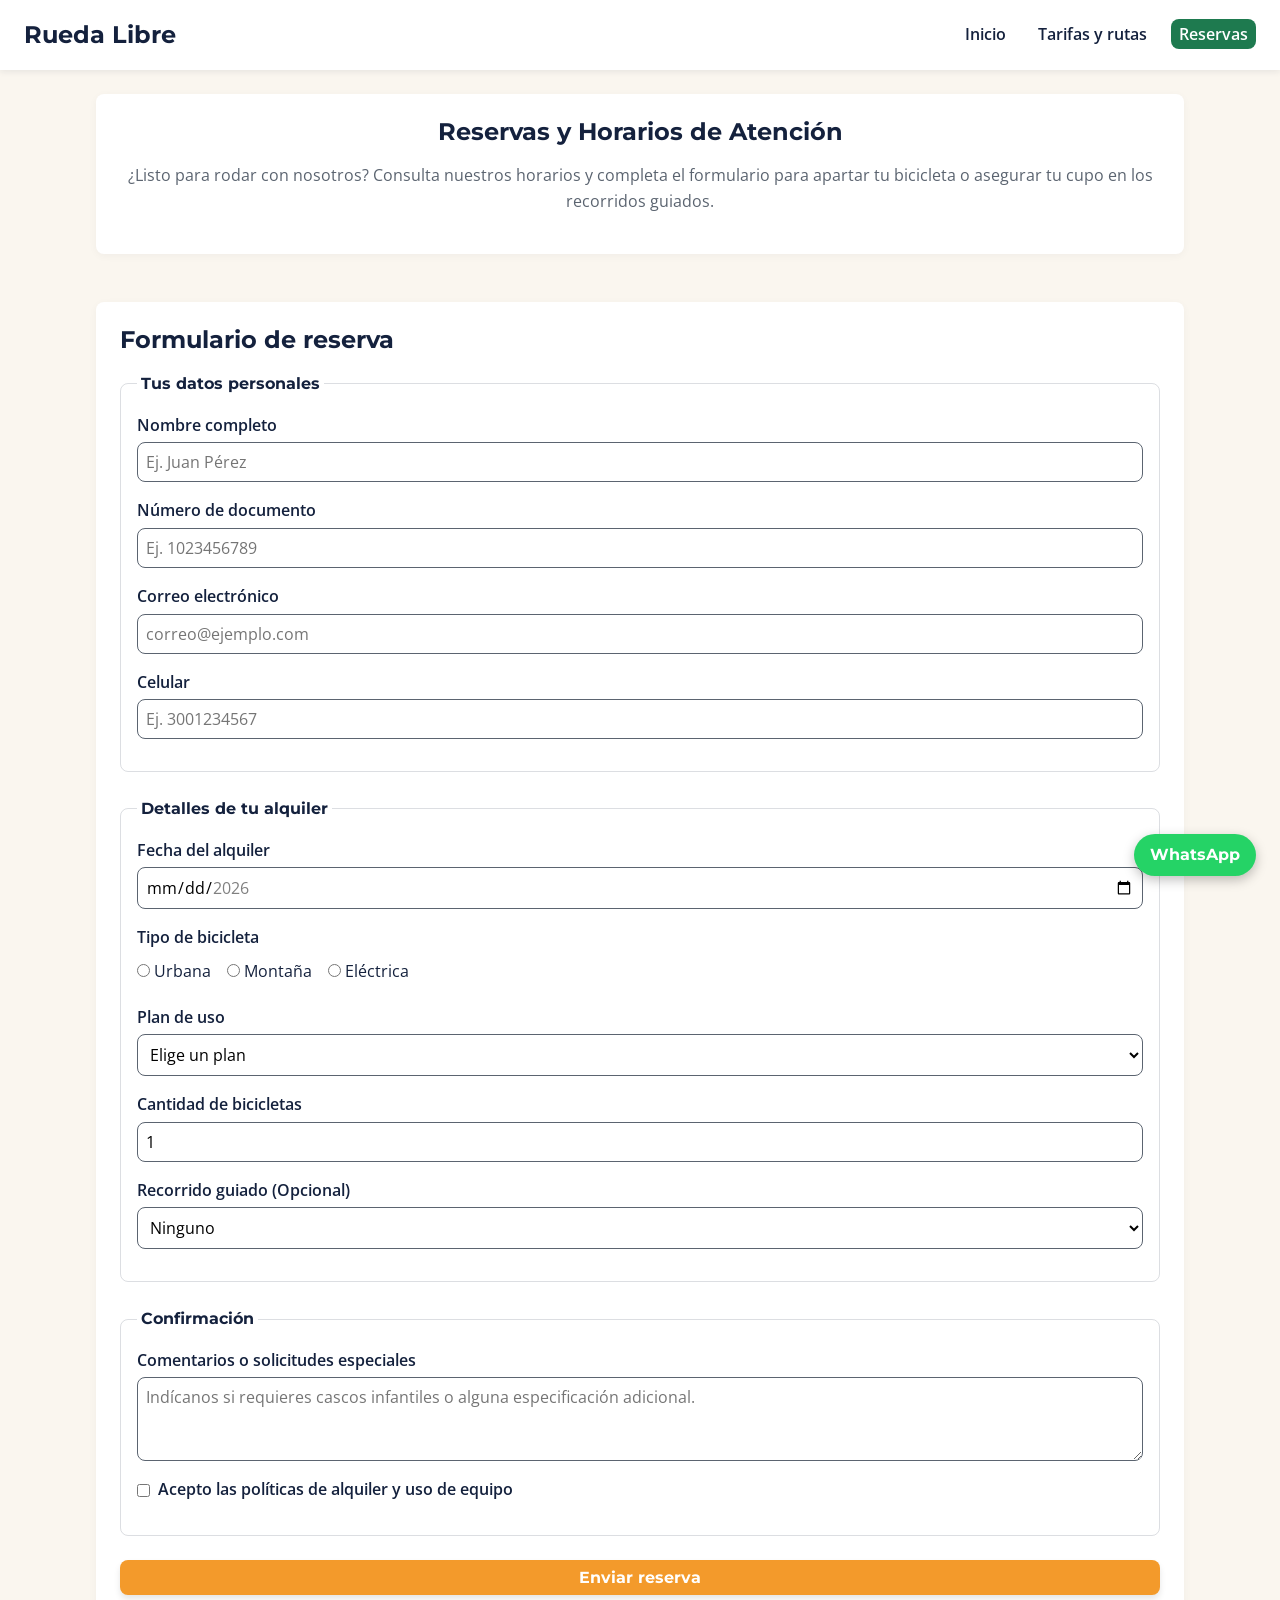
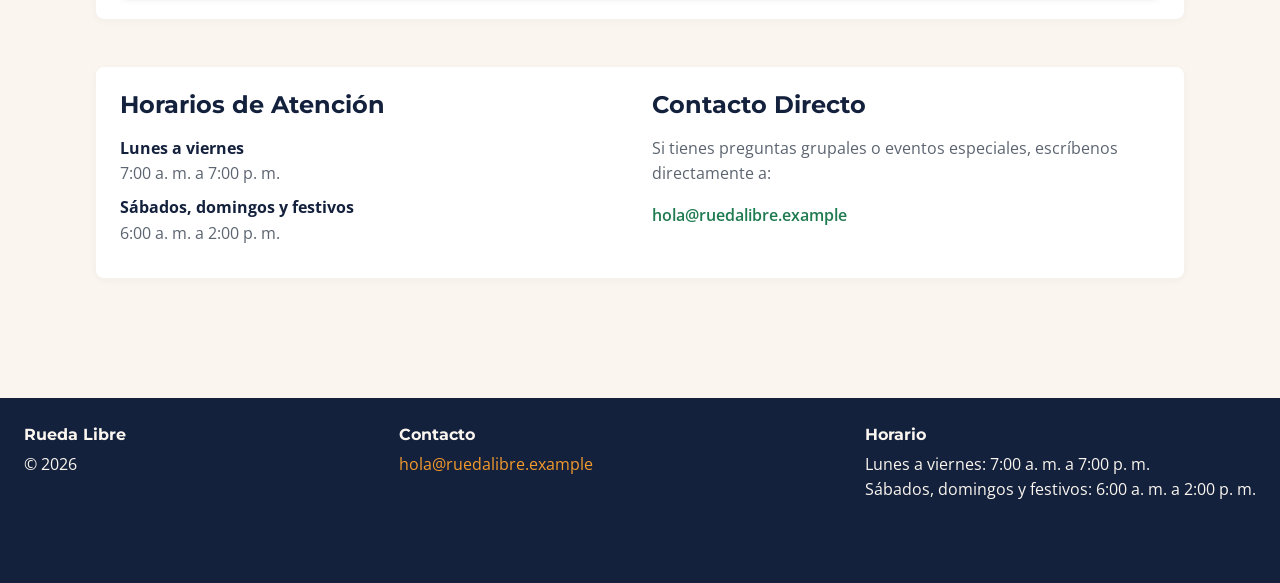
==== commit 36ccc7da: "encabezado flexbox" ====
--- a/paginas/reservas.html
+++ b/paginas/reservas.html
@@ -6,12 +6,12 @@
   <meta name="viewport" content="width=device-width, initial-scale=1.0">
   <meta name="description" content="Reserva tu bicicleta o recorrido guiado en Rueda Libre. Consulta nuestros horarios y canales de contacto.">
   <title>Reservas y Horarios | Rueda Libre - Alquiler de bicicletas en Medellín</title>
-  
+
   <!-- Fuentes Google -->
   <link rel="preconnect" href="https://fonts.googleapis.com">
   <link rel="preconnect" href="https://fonts.gstatic.com" crossorigin>
   <link href="https://fonts.googleapis.com/css2?family=Montserrat:wght@700&family=Open+Sans:wght@400;600&display=swap" rel="stylesheet">
-  
+
   <!-- Estilos CSS -->
   <link rel="stylesheet" href="../css/styles.css">
 </head>
@@ -42,26 +42,26 @@
     <!-- Formulario de Reserva -->
     <section>
       <h2>Formulario de reserva</h2>
-      
+
       <form action="#" method="post" class="formulario-reserva">
-        
+
         <fieldset>
           <legend>Tus datos personales</legend>
           <div class="grupo-campo">
             <label for="nombre">Nombre completo</label>
             <input type="text" id="nombre" name="nombre" required minlength="3" placeholder="Ej. Juan Pérez">
           </div>
-          
+
           <div class="grupo-campo">
             <label for="documento">Número de documento</label>
             <input type="text" id="documento" name="documento" required pattern="[0-9]{6,10}" title="Solo números, entre 6 y 10 dígitos." placeholder="Ej. 1023456789">
           </div>
-          
+
           <div class="grupo-campo">
             <label for="correo">Correo electrónico</label>
             <input type="email" id="correo" name="correo" required placeholder="correo@ejemplo.com">
           </div>
-          
+
           <div class="grupo-campo">
             <label for="celular">Celular</label>
             <input type="tel" id="celular" name="celular" required pattern="3[0-9]{9}" title="10 dígitos que empiecen por 3." placeholder="Ej. 3001234567">
@@ -70,7 +70,7 @@
 
         <fieldset>
           <legend>Detalles de tu alquiler</legend>
-          
+
           <div class="grupo-campo">
             <label for="fecha">Fecha del alquiler</label>
             <input type="date" id="fecha" name="fecha" required min="2026-11-01" max="2026-12-31">
@@ -113,7 +113,7 @@
 
         <fieldset>
           <legend>Confirmación</legend>
-          
+
           <div class="grupo-campo">
             <label for="comentarios">Comentarios o solicitudes especiales</label>
             <textarea id="comentarios" name="comentarios" maxlength="300" rows="3" placeholder="Indícanos si requieres cascos infantiles o alguna especificación adicional."></textarea>
@@ -153,7 +153,19 @@
 
   <!-- Pie de página -->
   <footer>
-    <p>Rueda Libre | Correo: <a href="mailto:hola@ruedalibre.example">hola@ruedalibre.example</a> | &copy; 2026</p>
+    <div>
+      <p class="pie-titulo">Rueda Libre</p>
+      <p>&copy; 2026</p>
+    </div>
+    <div>
+      <p class="pie-titulo">Contacto</p>
+      <p><a href="mailto:hola@ruedalibre.example">hola@ruedalibre.example</a></p>
+    </div>
+    <div>
+      <p class="pie-titulo">Horario</p>
+      <p>Lunes a viernes: 7:00 a. m. a 7:00 p. m.</p>
+      <p>Sábados, domingos y festivos: 6:00 a. m. a 2:00 p. m.</p>
+    </div>
   </footer>
 
   <!-- Botón flotante de WhatsApp -->
@@ -161,4 +173,4 @@
 
 </body>
 
-</html>+</html>
--- a/css/styles.css
+++ b/css/styles.css
@@ -1,3 +1,24 @@
+/* ==========================================================
+   Rueda Libre - Hoja de estilos principal (v1.0)
+   Secciones:
+   0. Variables
+   1. Reset y estilos base
+   2. Contenedor principal y layout
+   3. Encabezado y navegación
+   4. Sección portada y botones
+   5. Sección de servicios (tarjetas)
+   6. Sección ¿Cómo alquilar?
+   7. Sección Encuéntranos
+   8. Footer y botón WhatsApp
+   9. Formulario y reservas
+   10. Tablas y tarifas
+   11. Diseño responsivo (móviles)
+   ========================================================== */
+
+
+/* ==========================
+   0. VARIABLES
+   ========================== */
 :root {
   /* Colores de marca */
   --verde-ruta: #1E7A4F; /* botones y enlaces */
@@ -8,19 +29,20 @@
 
   /* Tipografías (con fuentes de respaldo) */
   --fuente-titulos: "Montserrat", Arial, Helvetica, sans-serif;
-  --fuente-texto: "Open Sans", Helvetica, Arial, sans-serif;
-
-  /* Escala de espaciado */
+  --fuente-texto: "Open Sans", Arial, Helvetica, sans-serif;
+
+  /* Espaciados */
   --espacio-xs: 0.25rem;
   --espacio-s: 0.5rem;
   --espacio-m: 1rem;
-  --espacio-l: 2rem;
+  --espacio-l: 1.5rem;
   --espacio-xl: 3rem;
 
   /* Medidas generales */
-  --ancho-contenido: 60rem;
+  --ancho-contenido: 70rem;
   --radio: 0.5rem;
 }
+
 
 /* ==========================
    1. RESET Y ESTILOS BASE
@@ -35,11 +57,14 @@
   background-color: var(--crema);
   color: var(--azul-noche);
   font-family: var(--fuente-texto);
+  font-weight: 400;
   line-height: 1.6;
 }
 
 h1, h2, h3 {
   font-family: var(--fuente-titulos);
+  font-weight: 700;
+  line-height: 1.2;
   color: var(--azul-noche);
   margin-bottom: var(--espacio-m);
 }
@@ -59,12 +84,26 @@
   color: var(--naranja-pedal);
 }
 
+/* Indicador de foco visible al navegar con teclado */
+a:focus-visible,
+button:focus-visible {
+  outline: 3px solid var(--azul-noche);
+  outline-offset: 3px;
+}
+
+/* Sobre fondos oscuros el foco se marca en color claro */
+.portada a:focus-visible,
+footer a:focus-visible {
+  outline-color: var(--crema);
+}
+
 img {
   max-width: 100%;
   height: auto;
   display: block;
 }
 
+
 /* ==========================
    2. CONTENEDOR PRINCIPAL Y LAYOUT
    ========================== */
@@ -81,6 +120,13 @@
   border-radius: var(--radio);
   box-shadow: 0 2px 8px rgba(20, 33, 61, 0.04);
 }
+
+/* Bloques de título de las páginas internas */
+.portada-secundaria,
+.encabezado-pagina {
+  text-align: center;
+}
+
 
 /* ==========================
    3. ENCABEZADO Y NAVEGACIÓN
@@ -98,6 +144,7 @@
 }
 
 .marca {
+  margin-bottom: 0;
   font-family: var(--fuente-titulos);
   font-size: 1.5rem;
   color: var(--azul-noche);
@@ -107,6 +154,7 @@
 #menu {
   list-style: none;
   display: flex;
+  flex-wrap: wrap;
   gap: var(--espacio-m);
 }
 
@@ -117,14 +165,15 @@
   color: var(--azul-noche);
 }
 
-#menu a.activo, 
+#menu a.activo,
 #menu a:hover {
   background-color: var(--verde-ruta);
   color: #ffffff;
 }
 
-/* ==========================
-   4. SECCIÓN PORTADA
+
+/* ==========================
+   4. SECCIÓN PORTADA Y BOTONES
    ========================== */
 .portada {
   background: linear-gradient(rgba(20, 33, 61, 0.75), rgba(20, 33, 61, 0.75)), url('../img/portada.jpeg') center/cover no-repeat;
@@ -163,6 +212,7 @@
   color: #ffffff;
   transform: translateY(-2px);
 }
+
 
 /* ==========================
    5. SECCIÓN DE SERVICIOS (TARJETAS)
@@ -227,6 +277,7 @@
   box-shadow: 0 2px 4px rgba(0, 0, 0, 0.2);
 }
 
+
 /* ==========================
    6. SECCIÓN ¿CÓMO ALQUILAR?
    ========================== */
@@ -237,12 +288,12 @@
 ol li {
   margin-bottom: var(--espacio-s);
   color: var(--gris-asfalto);
-  font-weight: 600;
 }
 
 ol li strong, ol li em {
   color: var(--azul-noche);
 }
+
 
 /* ==========================
    7. SECCIÓN ENCUÉNTRANOS
@@ -266,7 +317,7 @@
   object-fit: cover;
   border-radius: var(--radio);
   margin: var(--espacio-s) 0;
-  box-shadow: 0 2px 6px rgba(0,0,0,0.1);
+  box-shadow: 0 2px 6px rgba(0, 0, 0, 0.1);
 }
 
 #encuentranos a {
@@ -276,20 +327,50 @@
   font-weight: 600;
 }
 
+#encuentranos .galeria {
+  display: flex;
+  gap: var(--espacio-m);
+  flex-wrap: wrap;
+  margin: var(--espacio-m) 0;
+}
+
+#encuentranos .galeria img {
+  flex: 1 1 200px;
+  max-width: 100%;
+}
+
+.enlaces-contacto {
+  display: flex;
+  gap: var(--espacio-m);
+  flex-wrap: wrap;
+  margin-top: var(--espacio-m);
+}
+
+
 /* ==========================
    8. FOOTER Y BOTÓN WHATSAPP
    ========================== */
 footer {
   background-color: var(--azul-noche);
   color: var(--crema);
-  text-align: center;
   padding: var(--espacio-l);
+  padding-bottom: 5rem; /* Espacio extra para que el enlace de WhatsApp no tape el pie */
   margin-top: var(--espacio-xl);
+  display: flex;
+  justify-content: space-between;
+  align-items: flex-start;
+  gap: var(--espacio-l);
 }
 
 footer p {
   color: var(--crema);
   margin-bottom: 0;
+}
+
+.pie-titulo {
+  font-family: var(--fuente-titulos);
+  font-weight: 700;
+  margin-bottom: var(--espacio-xs);
 }
 
 footer a {
@@ -318,45 +399,9 @@
   color: #ffffff;
 }
 
-/* ==========================
-   9. DISEÑO RESPONSIVO (MÓVILES)
-   ========================== */
-@media (max-width: 768px) {
-  header {
-    flex-direction: column;
-    gap: var(--espacio-s);
-  }
-
-  #menu {
-    flex-wrap: wrap;
-    justify-content: center;
-  }
-
-  .portada h1 {
-    font-size: 1.7rem;
-  }
-}
-/* Ajustes adicionales para la sección Encuéntranos */
-#encuentranos .galeria {
-  display: flex;
-  gap: var(--espacio-m);
-  flex-wrap: wrap;
-  margin: var(--espacio-m) 0;
-}
-
-#encuentranos .galeria img {
-  flex: 1 1 200px;
-  max-width: 100%;
-}
-
-.enlaces-contacto {
-  display: flex;
-  gap: var(--espacio-m);
-  flex-wrap: wrap;
-  margin-top: var(--espacio-m);
-}
-/* ==========================
-   ESTILOS DE FORMULARIO Y RESERVAS
+
+/* ==========================
+   9. FORMULARIO Y RESERVAS
    ========================== */
 .formulario-reserva fieldset {
   border: 1px solid rgba(20, 33, 61, 0.15);
@@ -454,10 +499,15 @@
   grid-template-columns: repeat(auto-fit, minmax(280px, 1fr));
   gap: var(--espacio-l);
 }
-/* ==========================================
-   ESTILOS DE TABLAS Y TARIFAS
-   ========================================== */
-
+
+.enlace-destacado {
+  font-weight: 600;
+}
+
+
+/* ==========================
+   10. TABLAS Y TARIFAS
+   ========================== */
 /* Contenedor con scroll horizontal en móviles para evitar que las tablas desborden */
 .tabla-contenedor {
   overflow-x: auto;
@@ -477,7 +527,6 @@
 
 caption {
   text-align: left;
-  font-weight: 600;
   color: var(--gris-asfalto);
   margin-bottom: var(--espacio-s);
   font-size: 0.9rem;
@@ -555,6 +604,10 @@
   font-size: 1.1rem;
 }
 
+.destacado {
+  color: var(--azul-noche);
+}
+
 .lista-requisitos {
   list-style: disc;
   padding-left: var(--espacio-l);
@@ -563,4 +616,27 @@
 
 .lista-requisitos li {
   margin-bottom: var(--espacio-xs);
-}+}
+
+
+/* ==========================
+   11. DISEÑO RESPONSIVO (MÓVILES)
+   ========================== */
+@media (max-width: 768px) {
+  header {
+    flex-direction: column;
+    gap: var(--espacio-s);
+  }
+
+  #menu {
+    justify-content: center;
+  }
+
+  .portada h1 {
+    font-size: 1.7rem;
+  }
+
+  footer {
+    flex-direction: column;
+  }
+}
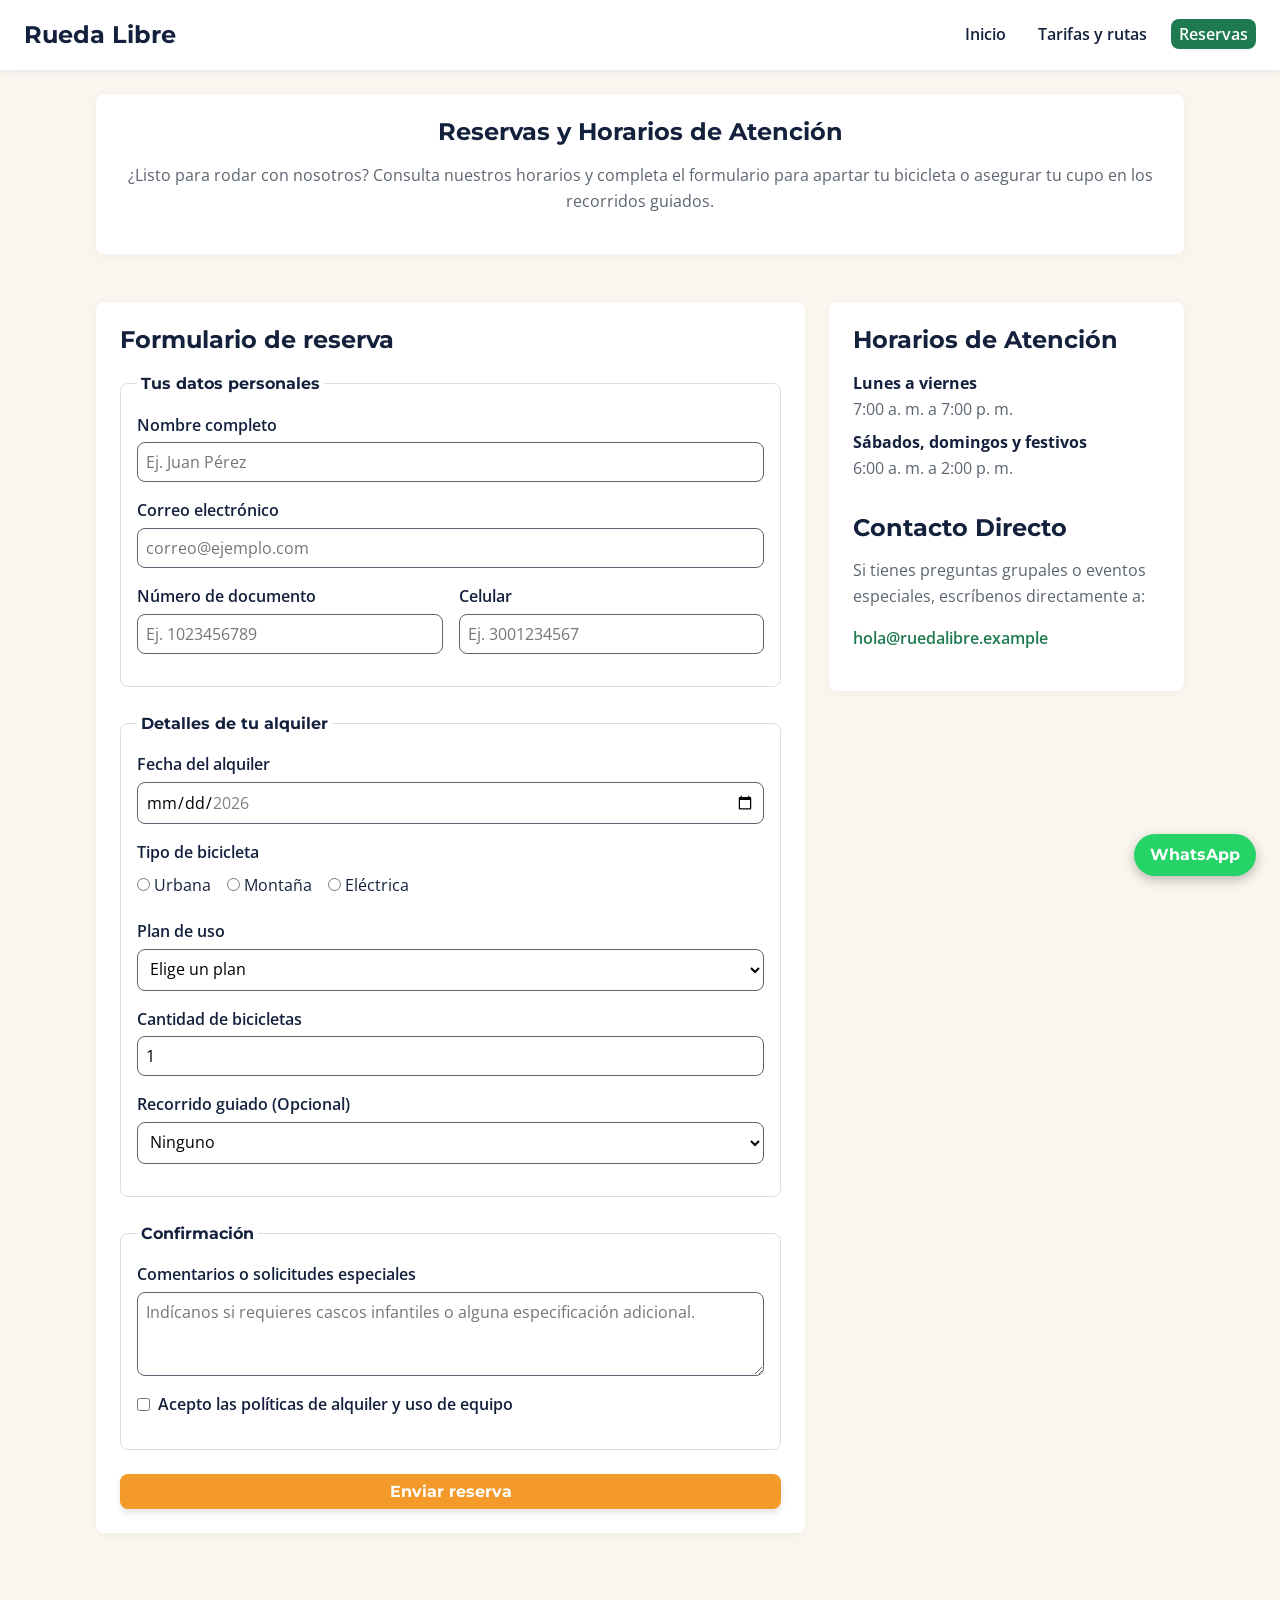
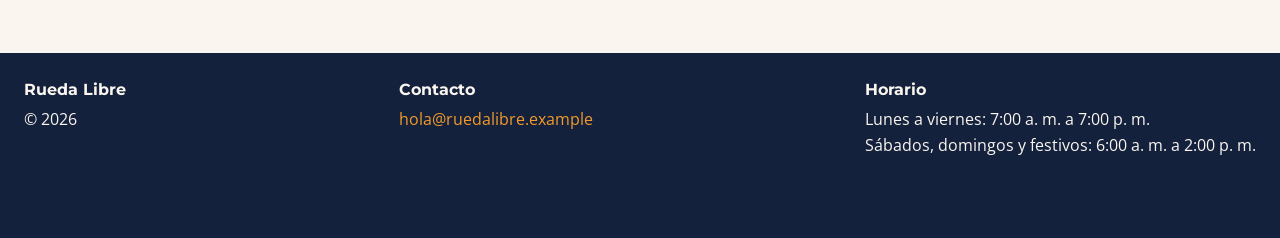
==== commit 4a98e238: "layout" ====
--- a/paginas/reservas.html
+++ b/paginas/reservas.html
@@ -39,115 +39,123 @@
       <p>¿Listo para rodar con nosotros? Consulta nuestros horarios y completa el formulario para apartar tu bicicleta o asegurar tu cupo en los recorridos guiados.</p>
     </section>
 
-    <!-- Formulario de Reserva -->
-    <section>
-      <h2>Formulario de reserva</h2>
+    <!-- Formulario (2 partes) e información de contacto (1 parte) -->
+    <div class="reservas-layout">
 
-      <form action="#" method="post" class="formulario-reserva">
+      <!-- Formulario de Reserva -->
+      <section>
+        <h2>Formulario de reserva</h2>
 
-        <fieldset>
-          <legend>Tus datos personales</legend>
-          <div class="grupo-campo">
-            <label for="nombre">Nombre completo</label>
-            <input type="text" id="nombre" name="nombre" required minlength="3" placeholder="Ej. Juan Pérez">
-          </div>
+        <form action="#" method="post" class="formulario-reserva">
 
-          <div class="grupo-campo">
-            <label for="documento">Número de documento</label>
-            <input type="text" id="documento" name="documento" required pattern="[0-9]{6,10}" title="Solo números, entre 6 y 10 dígitos." placeholder="Ej. 1023456789">
-          </div>
+          <fieldset>
+            <legend>Tus datos personales</legend>
+            <div class="grupo-campo">
+              <label for="nombre">Nombre completo</label>
+              <input type="text" id="nombre" name="nombre" required minlength="3" placeholder="Ej. Juan Pérez">
+            </div>
 
-          <div class="grupo-campo">
-            <label for="correo">Correo electrónico</label>
-            <input type="email" id="correo" name="correo" required placeholder="correo@ejemplo.com">
-          </div>
+            <div class="grupo-campo">
+              <label for="correo">Correo electrónico</label>
+              <input type="email" id="correo" name="correo" required placeholder="correo@ejemplo.com">
+            </div>
 
-          <div class="grupo-campo">
-            <label for="celular">Celular</label>
-            <input type="tel" id="celular" name="celular" required pattern="3[0-9]{9}" title="10 dígitos que empiecen por 3." placeholder="Ej. 3001234567">
-          </div>
-        </fieldset>
+            <!-- Campos cortos en la misma fila -->
+            <div class="fila-campos">
+              <div class="grupo-campo">
+                <label for="documento">Número de documento</label>
+                <input type="text" id="documento" name="documento" required pattern="[0-9]{6,10}" title="Solo números, entre 6 y 10 dígitos." placeholder="Ej. 1023456789">
+              </div>
 
-        <fieldset>
-          <legend>Detalles de tu alquiler</legend>
+              <div class="grupo-campo">
+                <label for="celular">Celular</label>
+                <input type="tel" id="celular" name="celular" required pattern="3[0-9]{9}" title="10 dígitos que empiecen por 3." placeholder="Ej. 3001234567">
+              </div>
+            </div>
+          </fieldset>
 
-          <div class="grupo-campo">
-            <label for="fecha">Fecha del alquiler</label>
-            <input type="date" id="fecha" name="fecha" required min="2026-11-01" max="2026-12-31">
-          </div>
+          <fieldset>
+            <legend>Detalles de tu alquiler</legend>
 
-          <div class="grupo-campo">
-            <label>Tipo de bicicleta</label>
-            <div class="opciones-radio">
-              <label><input type="radio" id="tipo-urbana" name="tipo_bici" value="urbana" required> Urbana</label>
-              <label><input type="radio" id="tipo-montana" name="tipo_bici" value="montana"> Montaña</label>
-              <label><input type="radio" id="tipo-electrica" name="tipo_bici" value="electrica"> Eléctrica</label>
+            <div class="grupo-campo">
+              <label for="fecha">Fecha del alquiler</label>
+              <input type="date" id="fecha" name="fecha" required min="2026-11-01" max="2026-12-31">
             </div>
-          </div>
 
-          <div class="grupo-campo">
-            <label for="plan">Plan de uso</label>
-            <select id="plan" name="plan" required>
-              <option value="">Elige un plan</option>
-              <option value="1-hora">1 hora</option>
-              <option value="medio-dia">Medio día (4 h)</option>
-              <option value="dia-completo">Día completo (8 h)</option>
-            </select>
-          </div>
+            <div class="grupo-campo">
+              <label>Tipo de bicicleta</label>
+              <div class="opciones-radio">
+                <label><input type="radio" id="tipo-urbana" name="tipo_bici" value="urbana" required> Urbana</label>
+                <label><input type="radio" id="tipo-montana" name="tipo_bici" value="montana"> Montaña</label>
+                <label><input type="radio" id="tipo-electrica" name="tipo_bici" value="electrica"> Eléctrica</label>
+              </div>
+            </div>
 
-          <div class="grupo-campo">
-            <label for="cantidad">Cantidad de bicicletas</label>
-            <input type="number" id="cantidad" name="cantidad" required min="1" max="6" value="1">
-          </div>
+            <div class="grupo-campo">
+              <label for="plan">Plan de uso</label>
+              <select id="plan" name="plan" required>
+                <option value="">Elige un plan</option>
+                <option value="1-hora">1 hora</option>
+                <option value="medio-dia">Medio día (4 h)</option>
+                <option value="dia-completo">Día completo (8 h)</option>
+              </select>
+            </div>
 
-          <div class="grupo-campo">
-            <label for="recorrido">Recorrido guiado (Opcional)</label>
-            <select id="recorrido" name="recorrido">
-              <option value="ninguno">Ninguno</option>
-              <option value="rio-parques">Río y Parques</option>
-              <option value="sabores-barrio">Sabores de Barrio</option>
-              <option value="reto-las-palmas">Reto Las Palmas</option>
-            </select>
-          </div>
-        </fieldset>
+            <div class="grupo-campo">
+              <label for="cantidad">Cantidad de bicicletas</label>
+              <input type="number" id="cantidad" name="cantidad" required min="1" max="6" value="1">
+            </div>
 
-        <fieldset>
-          <legend>Confirmación</legend>
+            <div class="grupo-campo">
+              <label for="recorrido">Recorrido guiado (Opcional)</label>
+              <select id="recorrido" name="recorrido">
+                <option value="ninguno">Ninguno</option>
+                <option value="rio-parques">Río y Parques</option>
+                <option value="sabores-barrio">Sabores de Barrio</option>
+                <option value="reto-las-palmas">Reto Las Palmas</option>
+              </select>
+            </div>
+          </fieldset>
 
-          <div class="grupo-campo">
-            <label for="comentarios">Comentarios o solicitudes especiales</label>
-            <textarea id="comentarios" name="comentarios" maxlength="300" rows="3" placeholder="Indícanos si requieres cascos infantiles o alguna especificación adicional."></textarea>
-          </div>
+          <fieldset>
+            <legend>Confirmación</legend>
 
-          <div class="grupo-campo checkbox-campo">
-            <input type="checkbox" id="politicas" name="acepta_politicas" required>
-            <label for="politicas">Acepto las políticas de alquiler y uso de equipo</label>
-          </div>
-        </fieldset>
+            <div class="grupo-campo">
+              <label for="comentarios">Comentarios o solicitudes especiales</label>
+              <textarea id="comentarios" name="comentarios" maxlength="300" rows="3" placeholder="Indícanos si requieres cascos infantiles o alguna especificación adicional."></textarea>
+            </div>
 
-        <button type="submit" class="boton">Enviar reserva</button>
-      </form>
-    </section>
+            <div class="grupo-campo checkbox-campo">
+              <input type="checkbox" id="politicas" name="acepta_politicas" required>
+              <label for="politicas">Acepto las políticas de alquiler y uso de equipo</label>
+            </div>
+          </fieldset>
 
-    <!-- Horarios y Contacto -->
-    <section class="informacion-adicional">
-      <div>
-        <h2>Horarios de Atención</h2>
-        <dl class="lista-horarios">
-          <dt>Lunes a viernes</dt>
-          <dd>7:00 a. m. a 7:00 p. m.</dd>
+          <button type="submit" class="boton">Enviar reserva</button>
+        </form>
+      </section>
 
-          <dt>Sábados, domingos y festivos</dt>
-          <dd>6:00 a. m. a 2:00 p. m.</dd>
-        </dl>
-      </div>
+      <!-- Horarios y Contacto -->
+      <section class="informacion-adicional">
+        <div>
+          <h2>Horarios de Atención</h2>
+          <dl class="lista-horarios">
+            <dt>Lunes a viernes</dt>
+            <dd>7:00 a. m. a 7:00 p. m.</dd>
 
-      <div>
-        <h2>Contacto Directo</h2>
-        <p>Si tienes preguntas grupales o eventos especiales, escríbenos directamente a:</p>
-        <p><a href="mailto:hola@ruedalibre.example" class="enlace-destacado">hola@ruedalibre.example</a></p>
-      </div>
-    </section>
+            <dt>Sábados, domingos y festivos</dt>
+            <dd>6:00 a. m. a 2:00 p. m.</dd>
+          </dl>
+        </div>
+
+        <div>
+          <h2>Contacto Directo</h2>
+          <p>Si tienes preguntas grupales o eventos especiales, escríbenos directamente a:</p>
+          <p><a href="mailto:hola@ruedalibre.example" class="enlace-destacado">hola@ruedalibre.example</a></p>
+        </div>
+      </section>
+
+    </div>
 
   </main>
 
--- a/css/styles.css
+++ b/css/styles.css
@@ -6,7 +6,9 @@
    2. Contenedor principal y layout
    3. Encabezado y navegación
    4. Sección portada y botones
+   4.1. Galería Nuestras rutas
    5. Sección de servicios (tarjetas)
+   5.1. Sección Nuestra flota
    6. Sección ¿Cómo alquilar?
    7. Sección Encuéntranos
    8. Footer y botón WhatsApp
@@ -175,11 +177,22 @@
 /* ==========================
    4. SECCIÓN PORTADA Y BOTONES
    ========================== */
+/* Dos columnas iguales; align-items centra el texto frente a la foto */
 .portada {
-  background: linear-gradient(rgba(20, 33, 61, 0.75), rgba(20, 33, 61, 0.75)), url('../img/portada.jpeg') center/cover no-repeat;
-  color: #ffffff;
-  text-align: center;
+  display: grid;
+  grid-template-columns: 1fr 1fr;
+  gap: var(--espacio-xl);
+  align-items: center;
+  background-color: var(--azul-noche);
+  color: #ffffff;
+  text-align: left;
   padding: var(--espacio-xl) var(--espacio-l);
+  border-radius: var(--radio);
+}
+
+/* Sin recorte: la foto trae texto propio que no debe cortarse */
+.portada img {
+  width: 100%;
   border-radius: var(--radio);
 }
 
@@ -192,7 +205,7 @@
   color: var(--crema);
   font-size: 1.1rem;
   max-width: 40rem;
-  margin: 0 auto var(--espacio-l) auto;
+  margin-bottom: var(--espacio-l);
 }
 
 .boton {
@@ -211,6 +224,38 @@
   background-color: var(--verde-ruta);
   color: #ffffff;
   transform: translateY(-2px);
+}
+
+
+/* ==========================
+   4.1. GALERÍA NUESTRAS RUTAS
+   ========================== */
+.rutas-galeria {
+  display: grid;
+  grid-template-columns: repeat(3, 1fr);
+  gap: var(--espacio-l);
+}
+
+.ruta-tarjeta {
+  background-color: var(--crema);
+  border-radius: var(--radio);
+  overflow: hidden;
+  box-shadow: 0 4px 10px rgba(0, 0, 0, 0.05);
+}
+
+.ruta-tarjeta img {
+  width: 100%;
+  height: 200px;
+  object-fit: cover;
+}
+
+.ruta-info {
+  padding: var(--espacio-m);
+}
+
+.ruta-info h3 {
+  font-size: 1.2rem;
+  margin-bottom: var(--espacio-s);
 }
 
 
@@ -279,6 +324,57 @@
 
 
 /* ==========================
+   5.1. SECCIÓN NUESTRA FLOTA
+   ========================== */
+/* Las columnas dependen del espacio disponible, sin media queries */
+.flota-cuadricula {
+  display: grid;
+  grid-template-columns: repeat(auto-fit, minmax(240px, 1fr));
+  gap: var(--espacio-l);
+}
+
+/* space-between deja el enlace "Reservar" siempre al final de la tarjeta */
+.flota-tarjeta {
+  display: flex;
+  flex-direction: column;
+  justify-content: space-between;
+  gap: var(--espacio-m);
+  padding: var(--espacio-m);
+  border: 1px solid var(--verde-ruta);
+  border-radius: var(--radio);
+  background-color: var(--crema);
+}
+
+.flota-tarjeta img {
+  width: 100%;
+  height: 200px;
+  object-fit: cover;
+  border-radius: var(--radio);
+  margin-bottom: var(--espacio-m);
+}
+
+.flota-tarjeta h3 {
+  font-size: 1.2rem;
+  margin-bottom: var(--espacio-s);
+}
+
+.flota-tarjeta p {
+  font-size: 0.95rem;
+  margin-bottom: var(--espacio-s);
+}
+
+.flota-tarjeta .flota-precio {
+  color: var(--azul-noche);
+  font-weight: 600;
+  margin-bottom: 0;
+}
+
+.flota-tarjeta .boton {
+  text-align: center;
+}
+
+
+/* ==========================
    6. SECCIÓN ¿CÓMO ALQUILAR?
    ========================== */
 ol {
@@ -403,6 +499,19 @@
 /* ==========================
    9. FORMULARIO Y RESERVAS
    ========================== */
+/* Formulario dos tercios, contacto un tercio */
+.reservas-layout {
+  display: grid;
+  grid-template-columns: 2fr 1fr;
+  gap: var(--espacio-l);
+  align-items: start;
+  margin-bottom: var(--espacio-xl);
+}
+
+.reservas-layout > section {
+  margin-bottom: 0;
+}
+
 .formulario-reserva fieldset {
   border: 1px solid rgba(20, 33, 61, 0.15);
   border-radius: var(--radio);
@@ -421,6 +530,22 @@
   margin-bottom: var(--espacio-m);
   display: flex;
   flex-direction: column;
+}
+
+/* Dos campos cortos en una línea; bajan a dos si no caben */
+.fila-campos {
+  display: flex;
+  flex-wrap: wrap;
+  gap: var(--espacio-m);
+}
+
+.fila-campos .grupo-campo {
+  flex: 1 1 10rem;
+}
+
+/* Sin esto el ancho propio del input fuerza el salto de línea */
+.fila-campos input {
+  width: 100%;
 }
 
 .grupo-campo label {
@@ -496,12 +621,14 @@
 
 .informacion-adicional {
   display: grid;
-  grid-template-columns: repeat(auto-fit, minmax(280px, 1fr));
+  grid-template-columns: 1fr;
   gap: var(--espacio-l);
 }
 
+/* El correo puede partirse para no ensanchar la columna de un tercio */
 .enlace-destacado {
   font-weight: 600;
+  overflow-wrap: anywhere;
 }
 
 
@@ -636,6 +763,12 @@
     font-size: 1.7rem;
   }
 
+  .portada,
+  .rutas-galeria,
+  .reservas-layout {
+    grid-template-columns: 1fr;
+  }
+
   footer {
     flex-direction: column;
   }
